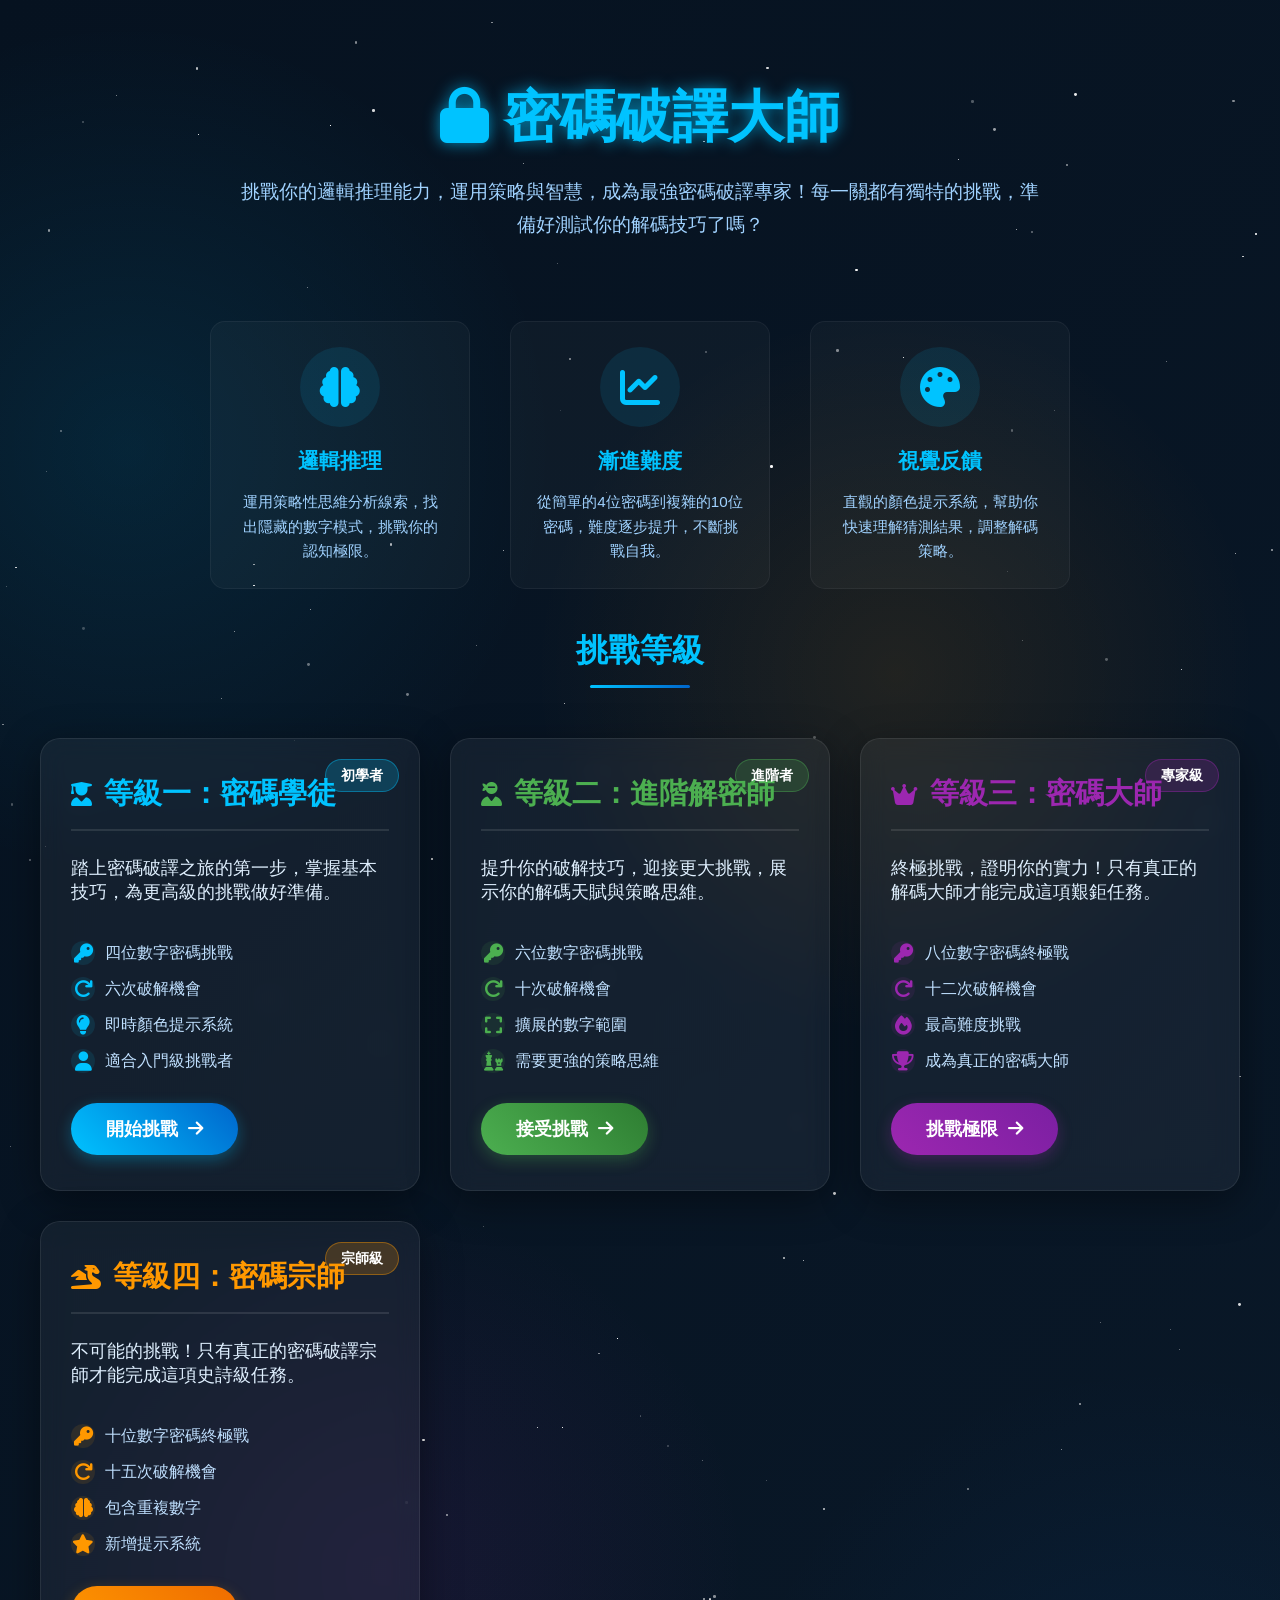
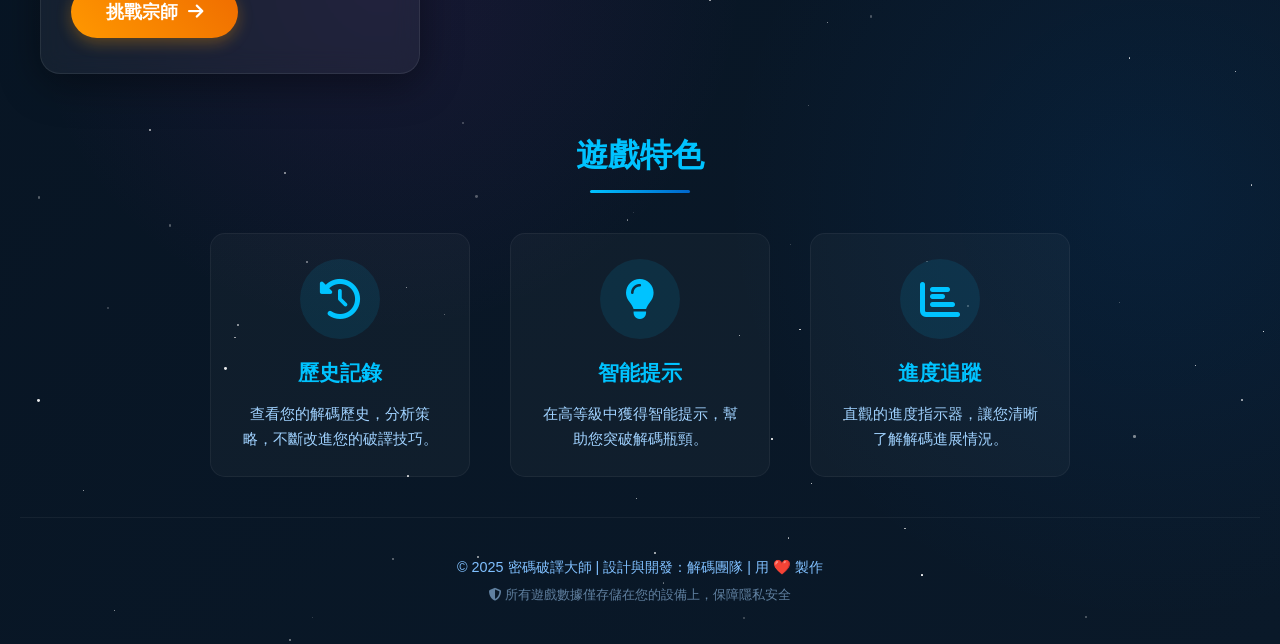
==== 密碼破譯大師-主頁.html @ 2bb9dfd5 "Add files via upload" ====
<!DOCTYPE html>
<html lang="zh-CN">
<head>
    <meta charset="UTF-8">
    <meta name="viewport" content="width=device-width, initial-scale=1.0">
    <title>密碼破譯大師</title>
    <link rel="stylesheet" href="https://cdnjs.cloudflare.com/ajax/libs/font-awesome/6.4.0/css/all.min.css">
    <style>
        * {
            margin: 0;
            padding: 0;
            box-sizing: border-box;
            font-family: 'Segoe UI', Tahoma, Geneva, Verdana, sans-serif;
        }

        :root {
            --primary: #00c3ff;
            --secondary: #0066cc;
            --expert: #9c27b0;
            --master: #ff9800;
            --success: #4CAF50;
            --warning: #FFC107;
            --danger: #f44336;
            --dark: #0a1929;
            --darker: #061220;
            --light: #f0f8ff;
        }

        body {
            background: linear-gradient(135deg, var(--darker) 0%, var(--dark) 100%);
            color: var(--light);
            min-height: 100vh;
            overflow-x: hidden;
            position: relative;
        }

        body::before {
            content: '';
            position: absolute;
            top: 0;
            left: 0;
            width: 100%;
            height: 100%;
            background: 
                radial-gradient(circle at 10% 20%, rgba(0, 195, 255, 0.1) 0%, transparent 20%),
                radial-gradient(circle at 90% 80%, rgba(0, 102, 204, 0.1) 0%, transparent 20%),
                radial-gradient(circle at 30% 70%, rgba(156, 39, 176, 0.1) 0%, transparent 20%),
                radial-gradient(circle at 70% 30%, rgba(255, 152, 0, 0.1) 0%, transparent 20%);
            z-index: -1;
        }

        .stars {
            position: absolute;
            top: 0;
            left: 0;
            width: 100%;
            height: 100%;
            pointer-events: none;
            z-index: -1;
        }

        .star {
            position: absolute;
            background: #fff;
            border-radius: 50%;
            animation: twinkle var(--duration, 5s) infinite ease-in-out;
            opacity: var(--opacity, 0.7);
        }

        @keyframes twinkle {
            0%, 100% { opacity: 0.2; }
            50% { opacity: 1; }
        }

        .container {
            max-width: 1400px;
            margin: 0 auto;
            padding: 20px;
        }

        header {
            text-align: center;
            padding: 60px 0 40px;
            margin-bottom: 30px;
            position: relative;
            overflow: hidden;
        }

        header h1 {
            font-size: 3.5rem;
            margin-bottom: 20px;
            color: var(--primary);
            text-shadow: 0 0 15px rgba(0, 195, 255, 0.7);
            animation: glow 2s ease-in-out infinite alternate;
            position: relative;
            z-index: 1;
        }

        @keyframes glow {
            from { text-shadow: 0 0 10px rgba(0, 195, 255, 0.5); }
            to { text-shadow: 0 0 25px rgba(0, 195, 255, 0.8), 0 0 40px rgba(0, 195, 255, 0.6); }
        }

        header p {
            font-size: 1.2rem;
            color: #a0d2ff;
            max-width: 800px;
            margin: 0 auto;
            line-height: 1.7;
        }

        .level-cards {
            display: grid;
            grid-template-columns: repeat(auto-fit, minmax(320px, 1fr));
            gap: 30px;
            margin-top: 30px;
            padding: 20px;
        }

        .level-card {
            background: rgba(255, 255, 255, 0.05);
            border-radius: 20px;
            padding: 35px 30px;
            box-shadow: 0 10px 40px rgba(0, 0, 0, 0.4);
            backdrop-filter: blur(12px);
            border: 1px solid rgba(255, 255, 255, 0.08);
            transition: all 0.4s ease;
            position: relative;
            overflow: hidden;
            z-index: 1;
        }

        .level-card.level-1::before {
            background: linear-gradient(90deg, var(--primary), var(--secondary));
        }
        
        .level-card.level-2::before {
            background: linear-gradient(90deg, var(--success), #2e7d32);
        }
        
        .level-card.level-3::before {
            background: linear-gradient(90deg, var(--expert), #7b1fa2);
        }
        
        .level-card.level-4::before {
            background: linear-gradient(90deg, var(--master), #ef6c00);
        }

        .level-card::before {
            content: '';
            position: absolute;
            top: 0;
            left: 0;
            width: 100%;
            height: 5px;
            opacity: 0;
            transition: opacity 0.4s ease;
        }

        .level-card:hover {
            transform: translateY(-15px);
            box-shadow: 0 15px 50px rgba(0, 0, 0, 0.5);
        }

        .level-card:hover::before {
            opacity: 1;
        }

        .level-card h2 {
            margin-bottom: 25px;
            font-size: 1.8rem;
            padding-bottom: 15px;
            border-bottom: 2px solid rgba(255, 255, 255, 0.1);
            display: flex;
            align-items: center;
            gap: 12px;
        }

        .level-1 h2 {
            color: var(--primary);
        }
        
        .level-2 h2 {
            color: var(--success);
        }
        
        .level-3 h2 {
            color: var(--expert);
        }
        
        .level-4 h2 {
            color: var(--master);
        }

        .level-card h2 i {
            font-size: 1.5rem;
        }

        .level-card p {
            color: #e0f0ff;
            font-size: 1.1rem;
            margin-bottom: 25px;
            min-height: 60px;
        }

        .level-card ul {
            list-style: none;
            margin-bottom: 30px;
        }

        .level-card ul li {
            margin: 12px 0;
            color: #c0e0ff;
            display: flex;
            align-items: center;
            gap: 10px;
        }

        .level-card ul li i {
            font-size: 1.2rem;
            width: 24px;
            height: 24px;
            display: flex;
            align-items: center;
            justify-content: center;
            border-radius: 50%;
        }
        
        .level-1 ul li i {
            color: var(--primary);
            background: rgba(0, 195, 255, 0.1);
        }
        
        .level-2 ul li i {
            color: var(--success);
            background: rgba(76, 175, 80, 0.1);
        }
        
        .level-3 ul li i {
            color: var(--expert);
            background: rgba(156, 39, 176, 0.1);
        }
        
        .level-4 ul li i {
            color: var(--master);
            background: rgba(255, 152, 0, 0.1);
        }

        .btn {
            display: inline-flex;
            align-items: center;
            justify-content: center;
            gap: 10px;
            padding: 14px 35px;
            color: white;
            text-decoration: none;
            border-radius: 30px;
            font-weight: bold;
            transition: all 0.3s ease;
            border: none;
            position: relative;
            overflow: hidden;
            font-size: 1.1rem;
            cursor: pointer;
        }
        
        .level-1 .btn {
            background: linear-gradient(45deg, var(--primary), var(--secondary));
            box-shadow: 0 5px 15px rgba(0, 195, 255, 0.3);
        }
        
        .level-2 .btn {
            background: linear-gradient(45deg, var(--success), #2e7d32);
            box-shadow: 0 5px 15px rgba(76, 175, 80, 0.3);
        }
        
        .level-3 .btn {
            background: linear-gradient(45deg, var(--expert), #7b1fa2);
            box-shadow: 0 5px 15px rgba(156, 39, 176, 0.3);
        }
        
        .level-4 .btn {
            background: linear-gradient(45deg, var(--master), #ef6c00);
            box-shadow: 0 5px 15px rgba(255, 152, 0, 0.3);
        }

        .btn:hover {
            transform: translateY(-3px);
        }

        .level-1 .btn:hover {
            box-shadow: 0 8px 20px rgba(0, 195, 255, 0.5);
        }
        
        .level-2 .btn:hover {
            box-shadow: 0 8px 20px rgba(76, 175, 80, 0.5);
        }
        
        .level-3 .btn:hover {
            box-shadow: 0 8px 20px rgba(156, 39, 176, 0.5);
        }
        
        .level-4 .btn:hover {
            box-shadow: 0 8px 20px rgba(255, 152, 0, 0.5);
        }

        .btn:active {
            transform: translateY(1px);
        }

        .btn::after {
            content: '';
            position: absolute;
            top: 0;
            left: -100%;
            width: 100%;
            height: 100%;
            background: linear-gradient(90deg, transparent, rgba(255, 255, 255, 0.2), transparent);
            transition: 0.5s;
        }

        .btn:hover::after {
            left: 100%;
        }

        .difficulty {
            position: absolute;
            top: 20px;
            right: 20px;
            padding: 6px 15px;
            border-radius: 30px;
            font-size: 0.9rem;
            font-weight: bold;
            color: white;
        }
        
        .level-1 .difficulty {
            background: rgba(0, 195, 255, 0.2);
            border: 1px solid rgba(0, 195, 255, 0.4);
        }
        
        .level-2 .difficulty {
            background: rgba(76, 175, 80, 0.2);
            border: 1px solid rgba(76, 175, 80, 0.4);
        }
        
        .level-3 .difficulty {
            background: rgba(156, 39, 176, 0.2);
            border: 1px solid rgba(156, 39, 176, 0.4);
        }
        
        .level-4 .difficulty {
            background: rgba(255, 152, 0, 0.2);
            border: 1px solid rgba(255, 152, 0, 0.4);
        }

        .footer {
            text-align: center;
            padding: 40px 0 20px;
            color: #80c0ff;
            font-size: 0.9rem;
            margin-top: 20px;
            border-top: 1px solid rgba(255, 255, 255, 0.05);
        }

        .features {
            display: flex;
            justify-content: center;
            gap: 40px;
            margin: 40px 0;
            flex-wrap: wrap;
        }

        .feature-card {
            background: rgba(255, 255, 255, 0.03);
            border-radius: 15px;
            padding: 25px;
            width: 260px;
            text-align: center;
            border: 1px solid rgba(255, 255, 255, 0.05);
            transition: transform 0.3s ease;
        }

        .feature-card:hover {
            transform: translateY(-10px);
        }

        .feature-card i {
            font-size: 2.5rem;
            color: var(--primary);
            margin-bottom: 20px;
            background: rgba(0, 195, 255, 0.1);
            width: 80px;
            height: 80px;
            display: flex;
            align-items: center;
            justify-content: center;
            border-radius: 50%;
            margin: 0 auto 20px;
        }

        .feature-card h3 {
            color: var(--primary);
            margin-bottom: 15px;
            font-size: 1.3rem;
        }

        .feature-card p {
            color: #a0d2ff;
            font-size: 0.95rem;
            line-height: 1.6;
        }
        
        .section-title {
            text-align: center;
            margin: 40px 0 20px;
            color: var(--primary);
            font-size: 2rem;
            position: relative;
            padding-bottom: 15px;
        }
        
        .section-title::after {
            content: '';
            position: absolute;
            bottom: 0;
            left: 50%;
            transform: translateX(-50%);
            width: 100px;
            height: 3px;
            background: linear-gradient(90deg, var(--primary), var(--secondary));
            border-radius: 3px;
        }

        /* 响应式设计 */
        @media (max-width: 1200px) {
            .level-cards {
                grid-template-columns: repeat(auto-fit, minmax(300px, 1fr));
            }
        }
        
        @media (max-width: 900px) {
            .level-cards {
                gap: 25px;
            }
        }
        
        @media (max-width: 768px) {
            header {
                padding: 40px 0 20px;
            }
            
            header h1 {
                font-size: 2.5rem;
            }
            
            .level-cards {
                gap: 20px;
                padding: 10px;
            }
            
            .level-card {
                padding: 25px 20px;
            }
            
            .features {
                gap: 20px;
            }
            
            .feature-card {
                width: 100%;
                max-width: 350px;
            }
            
            .section-title {
                font-size: 1.8rem;
            }
        }

        @media (max-width: 480px) {
            header h1 {
                font-size: 2rem;
            }
            
            .level-card h2 {
                font-size: 1.5rem;
            }
            
            .btn {
                padding: 12px 25px;
                font-size: 1rem;
            }
            
            .section-title {
                font-size: 1.6rem;
            }
        }

        /* 动画效果 */
        @keyframes fadeIn {
            from { opacity: 0; transform: translateY(20px); }
            to { opacity: 1; transform: translateY(0); }
        }

        .level-card {
            animation: fadeIn 0.6s ease-out;
        }

        .level-card:nth-child(1) { animation-delay: 0.1s; }
        .level-card:nth-child(2) { animation-delay: 0.2s; }
        .level-card:nth-child(3) { animation-delay: 0.3s; }
        .level-card:nth-child(4) { animation-delay: 0.4s; }
    </style>
</head>
<body>
    <!-- 背景星空 -->
    <div class="stars" id="stars"></div>
    
    <div class="container">
        <header>
            <h1><i class="fas fa-lock"></i> 密碼破譯大師</h1>
            <p>挑戰你的邏輯推理能力，運用策略與智慧，成為最強密碼破譯專家！每一關都有獨特的挑戰，準備好測試你的解碼技巧了嗎？</p>
        </header>

        <div class="features">
            <div class="feature-card">
                <i class="fas fa-brain"></i>
                <h3>邏輯推理</h3>
                <p>運用策略性思維分析線索，找出隱藏的數字模式，挑戰你的認知極限。</p>
            </div>
            <div class="feature-card">
                <i class="fas fa-chart-line"></i>
                <h3>漸進難度</h3>
                <p>從簡單的4位密碼到複雜的10位密碼，難度逐步提升，不斷挑戰自我。</p>
            </div>
            <div class="feature-card">
                <i class="fas fa-palette"></i>
                <h3>視覺反饋</h3>
                <p>直觀的顏色提示系統，幫助你快速理解猜測結果，調整解碼策略。</p>
            </div>
        </div>
        
        <h2 class="section-title">挑戰等級</h2>

        <div class="level-cards">
            <div class="level-card level-1">
                <div class="difficulty">初學者</div>
                <h2><i class="fas fa-user-graduate"></i> 等級一：密碼學徒</h2>
                <p>踏上密碼破譯之旅的第一步，掌握基本技巧，為更高級的挑戰做好準備。</p>
                <ul>
                    <li><i class="fas fa-key"></i> 四位數字密碼挑戰</li>
                    <li><i class="fas fa-redo"></i> 六次破解機會</li>
                    <li><i class="fas fa-lightbulb"></i> 即時顏色提示系統</li>
                    <li><i class="fas fa-user"></i> 適合入門級挑戰者</li>
                </ul>
                <a href="密碼破譯大師-等級一.html" class="btn">開始挑戰 <i class="fas fa-arrow-right"></i></a>
            </div>

            <div class="level-card level-2">
                <div class="difficulty">進階者</div>
                <h2><i class="fas fa-user-ninja"></i> 等級二：進階解密師</h2>
                <p>提升你的破解技巧，迎接更大挑戰，展示你的解碼天賦與策略思維。</p>
                <ul>
                    <li><i class="fas fa-key"></i> 六位數字密碼挑戰</li>
                    <li><i class="fas fa-redo"></i> 十次破解機會</li>
                    <li><i class="fas fa-expand"></i> 擴展的數字範圍</li>
                    <li><i class="fas fa-chess"></i> 需要更強的策略思維</li>
                </ul>
                <a href="密碼破譯大師-等級二.html" class="btn">接受挑戰 <i class="fas fa-arrow-right"></i></a>
            </div>

            <div class="level-card level-3">
                <div class="difficulty">專家級</div>
                <h2><i class="fas fa-crown"></i> 等級三：密碼大師</h2>
                <p>終極挑戰，證明你的實力！只有真正的解碼大師才能完成這項艱鉅任務。</p>
                <ul>
                    <li><i class="fas fa-key"></i> 八位數字密碼終極戰</li>
                    <li><i class="fas fa-redo"></i> 十二次破解機會</li>
                    <li><i class="fas fa-fire"></i> 最高難度挑戰</li>
                    <li><i class="fas fa-trophy"></i> 成為真正的密碼大師</li>
                </ul>
                <a href="密碼破譯大師-等級三.html" class="btn">挑戰極限 <i class="fas fa-arrow-right"></i></a>
            </div>
            
            <div class="level-card level-4">
                <div class="difficulty">宗師級</div>
                <h2><i class="fas fa-dragon"></i> 等級四：密碼宗師</h2>
                <p>不可能的挑戰！只有真正的密碼破譯宗師才能完成這項史詩級任務。</p>
                <ul>
                    <li><i class="fas fa-key"></i> 十位數字密碼終極戰</li>
                    <li><i class="fas fa-redo"></i> 十五次破解機會</li>
                    <li><i class="fas fa-brain"></i> 包含重複數字</li>
                    <li><i class="fas fa-star"></i> 新增提示系統</li>
                </ul>
                <a href="密碼破譯大師-等級四.html" class="btn">挑戰宗師 <i class="fas fa-arrow-right"></i></a>
            </div>
        </div>
        
        <h2 class="section-title">遊戲特色</h2>
        
        <div class="features">
            <div class="feature-card">
                <i class="fas fa-history"></i>
                <h3>歷史記錄</h3>
                <p>查看您的解碼歷史，分析策略，不斷改進您的破譯技巧。</p>
            </div>
            <div class="feature-card">
                <i class="fas fa-lightbulb"></i>
                <h3>智能提示</h3>
                <p>在高等級中獲得智能提示，幫助您突破解碼瓶頸。</p>
            </div>
            <div class="feature-card">
                <i class="fas fa-chart-bar"></i>
                <h3>進度追蹤</h3>
                <p>直觀的進度指示器，讓您清晰了解解碼進展情況。</p>
            </div>
        </div>

        <div class="footer">
            <p>© 2025 密碼破譯大師 | 設計與開發：解碼團隊 | 用 ❤️ 製作</p>
            <p style="margin-top: 10px; font-size: 0.8rem; color: #6080a0;">
                <i class="fas fa-shield-alt"></i> 所有遊戲數據僅存儲在您的設備上，保障隱私安全
            </p>
        </div>
    </div>

    <script>
        // 创建星空背景
        function createStars() {
            const starsContainer = document.getElementById('stars');
            const starCount = 200;
            
            for (let i = 0; i < starCount; i++) {
                const star = document.createElement('div');
                star.classList.add('star');
                
                // 随机位置
                const x = Math.random() * 100;
                const y = Math.random() * 100;
                star.style.left = `${x}%`;
                star.style.top = `${y}%`;
                
                // 随机大小
                const size = Math.random() * 3;
                star.style.width = `${size}px`;
                star.style.height = `${size}px`;
                
                // 随机透明度
                star.style.setProperty('--opacity', Math.random() * 0.8 + 0.2);
                
                // 随机动画时长
                star.style.setProperty('--duration', `${Math.random() * 4 + 3}s`);
                
                starsContainer.appendChild(star);
            }
        }
        
        // 添加卡片悬停效果
        function addCardHoverEffect() {
            const cards = document.querySelectorAll('.level-card');
            cards.forEach(card => {
                card.addEventListener('mouseenter', () => {
                    card.style.transform = 'translateY(-15px)';
                    card.style.boxShadow = '0 20px 40px rgba(0, 0, 0, 0.5)';
                });
                
                card.addEventListener('mouseleave', () => {
                    card.style.transform = 'translateY(0)';
                    card.style.boxShadow = '0 10px 40px rgba(0, 0, 0, 0.4)';
                });
            });
        }
        
        // 初始化
        document.addEventListener('DOMContentLoaded', () => {
            createStars();
            addCardHoverEffect();
            
            // 添加按钮涟漪效果
            const buttons = document.querySelectorAll('.btn');
            buttons.forEach(button => {
                button.addEventListener('click', function(e) {
                    const x = e.clientX - e.target.getBoundingClientRect().left;
                    const y = e.clientY - e.target.getBoundingClientRect().top;
                    
                    const ripple = document.createElement('span');
                    ripple.classList.add('ripple');
                    ripple.style.left = `${x}px`;
                    ripple.style.top = `${y}px`;
                    
                    this.appendChild(ripple);
                    
                    setTimeout(() => {
                        ripple.remove();
                    }, 600);
                });
            });
        });
    </script>
</body>
</html>
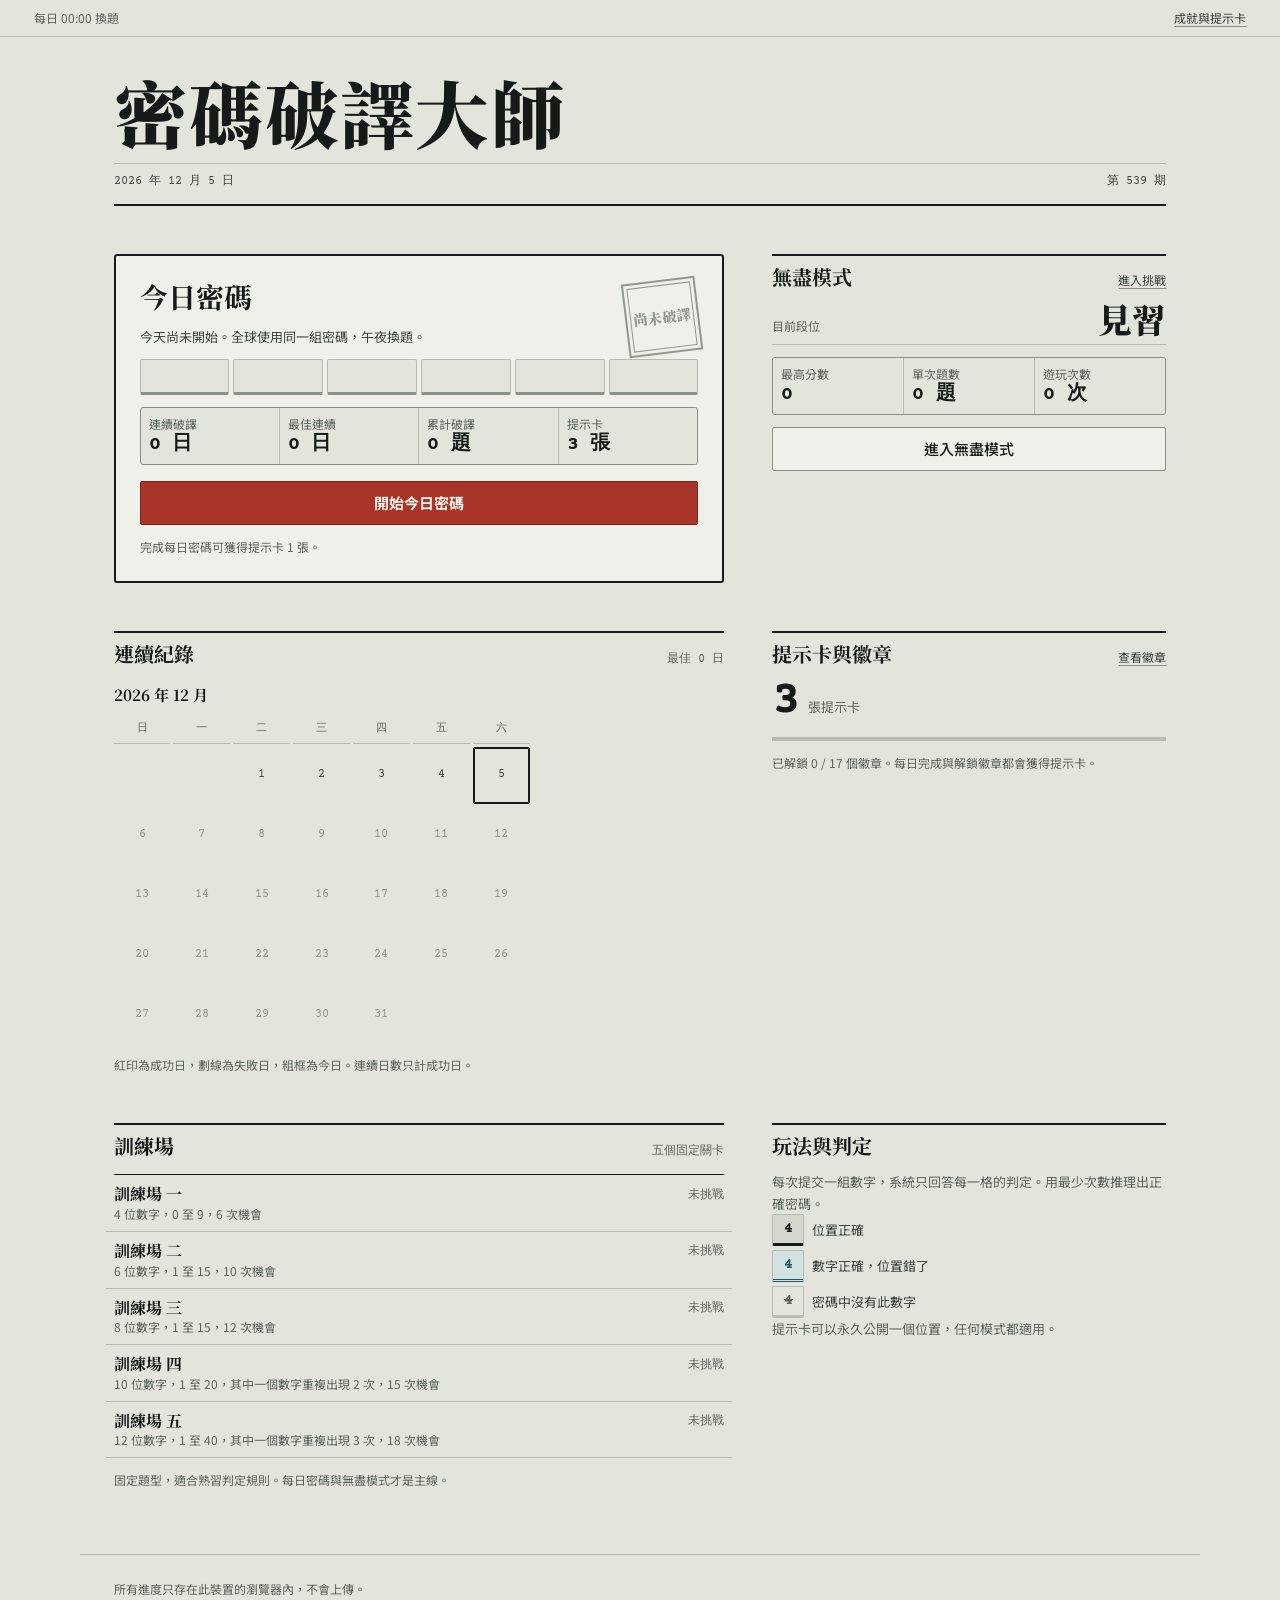
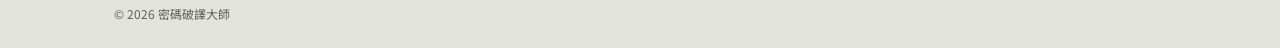
==== commit 0fc9eac1: "重製全部介面為譯碼檔案風格，新增每日密碼、無盡模式、成就與訓練場第五關" ====
--- a/密碼破譯大師-主頁.html
+++ b/密碼破譯大師-主頁.html
@@ -1,701 +1,105 @@
 <!DOCTYPE html>
-<html lang="zh-CN">
+<html lang="zh-Hant">
 <head>
-    <meta charset="UTF-8">
-    <meta name="viewport" content="width=device-width, initial-scale=1.0">
-    <title>密碼破譯大師</title>
-    <link rel="stylesheet" href="https://cdnjs.cloudflare.com/ajax/libs/font-awesome/6.4.0/css/all.min.css">
-    <style>
-        * {
-            margin: 0;
-            padding: 0;
-            box-sizing: border-box;
-            font-family: 'Segoe UI', Tahoma, Geneva, Verdana, sans-serif;
-        }
+<meta charset="UTF-8">
+<meta name="viewport" content="width=device-width, initial-scale=1, viewport-fit=cover">
+<meta name="theme-color" content="#e3e5dc">
+<title>密碼破譯大師</title>
+<link rel="icon" href="assets/favicon.svg" type="image/svg+xml">
+<meta name="description" content="每天一組數字密碼，全球同一題。逐格判定，靠推理還原答案；另有無盡模式與五個訓練關卡。">
+<link rel="preconnect" href="https://fonts.googleapis.com">
+<link rel="preconnect" href="https://fonts.gstatic.com" crossorigin>
+<link href="https://fonts.googleapis.com/css2?family=Courier+Prime:wght@400;700&family=Noto+Sans+TC:wght@400;500;700&family=Noto+Serif+TC:wght@700;900&display=swap" rel="stylesheet">
+<link rel="stylesheet" href="assets/tokens.css">
+<link rel="stylesheet" href="assets/app.css">
+</head>
+<body class="page-hub">
+<div class="shell">
 
-        :root {
-            --primary: #00c3ff;
-            --secondary: #0066cc;
-            --expert: #9c27b0;
-            --master: #ff9800;
-            --success: #4CAF50;
-            --warning: #FFC107;
-            --danger: #f44336;
-            --dark: #0a1929;
-            --darker: #061220;
-            --light: #f0f8ff;
-        }
+  <header class="topline">
+    <span>每日 00:00 換題</span>
+    <a class="topline__link" href="密碼破譯大師-成就.html">成就與提示卡</a>
+  </header>
 
-        body {
-            background: linear-gradient(135deg, var(--darker) 0%, var(--dark) 100%);
-            color: var(--light);
-            min-height: 100vh;
-            overflow-x: hidden;
-            position: relative;
-        }
+  <main class="wrap hub">
 
-        body::before {
-            content: '';
-            position: absolute;
-            top: 0;
-            left: 0;
-            width: 100%;
-            height: 100%;
-            background: 
-                radial-gradient(circle at 10% 20%, rgba(0, 195, 255, 0.1) 0%, transparent 20%),
-                radial-gradient(circle at 90% 80%, rgba(0, 102, 204, 0.1) 0%, transparent 20%),
-                radial-gradient(circle at 30% 70%, rgba(156, 39, 176, 0.1) 0%, transparent 20%),
-                radial-gradient(circle at 70% 30%, rgba(255, 152, 0, 0.1) 0%, transparent 20%);
-            z-index: -1;
-        }
+    <header class="masthead">
+      <h1 class="masthead__title">密碼破譯大師</h1>
+      <div class="masthead__meta">
+        <span id="issueDate"></span>
+        <span id="issueNo"></span>
+      </div>
+    </header>
 
-        .stars {
-            position: absolute;
-            top: 0;
-            left: 0;
-            width: 100%;
-            height: 100%;
-            pointer-events: none;
-            z-index: -1;
-        }
+    <div class="front">
 
-        .star {
-            position: absolute;
-            background: #fff;
-            border-radius: 50%;
-            animation: twinkle var(--duration, 5s) infinite ease-in-out;
-            opacity: var(--opacity, 0.7);
-        }
+      <section class="dispatch area--dispatch" aria-labelledby="dailyTitle">
+        <div class="dispatch__head">
+          <h2 class="dispatch__title" id="dailyTitle">今日密碼</h2>
+        </div>
+        <span class="stamp stamp--pending" id="dailyStamp">尚未破譯</span>
+        <p class="dispatch__note" id="heroNote"></p>
+        <div class="specimen" id="dailySpecimen" aria-hidden="true"></div>
+        <div class="panelgrid panelgrid--fields" id="heroStats"></div>
+        <div class="dispatch__actions" id="heroActions"></div>
+        <p class="dispatch__fine">完成每日密碼可獲得提示卡 1 張。</p>
+      </section>
 
-        @keyframes twinkle {
-            0%, 100% { opacity: 0.2; }
-            50% { opacity: 1; }
-        }
+      <section class="register area--endless" aria-labelledby="endlessTitle">
+        <header class="register__head">
+          <h2 class="register__title" id="endlessTitle">無盡模式</h2>
+          <a class="register__link" href="密碼破譯大師-無盡模式.html">進入挑戰</a>
+        </header>
+        <div id="endlessPanel"></div>
+      </section>
 
-        .container {
-            max-width: 1400px;
-            margin: 0 auto;
-            padding: 20px;
-        }
+      <section class="register area--calendar" aria-labelledby="calendarHeading">
+        <header class="register__head">
+          <h2 class="register__title" id="calendarHeading">連續紀錄</h2>
+          <span class="register__aside" id="streakAside"></span>
+        </header>
+        <p class="register__month" id="calendarTitle"></p>
+        <div class="calendar" id="calendar"></div>
+        <p class="register__note">紅印為成功日，劃線為失敗日，粗框為今日。連續日數只計成功日。</p>
+      </section>
 
-        header {
-            text-align: center;
-            padding: 60px 0 40px;
-            margin-bottom: 30px;
-            position: relative;
-            overflow: hidden;
-        }
+      <section class="register area--training" aria-labelledby="trainingTitle">
+        <header class="register__head">
+          <h2 class="register__title" id="trainingTitle">訓練場</h2>
+          <span class="register__aside">五個固定關卡</span>
+        </header>
+        <div class="index" id="training"></div>
+        <p class="register__note">固定題型，適合熟習判定規則。每日密碼與無盡模式才是主線。</p>
+      </section>
 
-        header h1 {
-            font-size: 3.5rem;
-            margin-bottom: 20px;
-            color: var(--primary);
-            text-shadow: 0 0 15px rgba(0, 195, 255, 0.7);
-            animation: glow 2s ease-in-out infinite alternate;
-            position: relative;
-            z-index: 1;
-        }
+      <section class="register area--wallet" aria-labelledby="walletTitle">
+        <header class="register__head">
+          <h2 class="register__title" id="walletTitle">提示卡與徽章</h2>
+          <a class="register__link" href="密碼破譯大師-成就.html">查看徽章</a>
+        </header>
+        <div id="achStats"></div>
+      </section>
 
-        @keyframes glow {
-            from { text-shadow: 0 0 10px rgba(0, 195, 255, 0.5); }
-            to { text-shadow: 0 0 25px rgba(0, 195, 255, 0.8), 0 0 40px rgba(0, 195, 255, 0.6); }
-        }
+      <section class="register area--rules" aria-labelledby="rulesTitle">
+        <header class="register__head">
+          <h2 class="register__title" id="rulesTitle">玩法與判定</h2>
+        </header>
+        <div id="hubRules"></div>
+      </section>
 
-        header p {
-            font-size: 1.2rem;
-            color: #a0d2ff;
-            max-width: 800px;
-            margin: 0 auto;
-            line-height: 1.7;
-        }
-
-        .level-cards {
-            display: grid;
-            grid-template-columns: repeat(auto-fit, minmax(320px, 1fr));
-            gap: 30px;
-            margin-top: 30px;
-            padding: 20px;
-        }
-
-        .level-card {
-            background: rgba(255, 255, 255, 0.05);
-            border-radius: 20px;
-            padding: 35px 30px;
-            box-shadow: 0 10px 40px rgba(0, 0, 0, 0.4);
-            backdrop-filter: blur(12px);
-            border: 1px solid rgba(255, 255, 255, 0.08);
-            transition: all 0.4s ease;
-            position: relative;
-            overflow: hidden;
-            z-index: 1;
-        }
-
-        .level-card.level-1::before {
-            background: linear-gradient(90deg, var(--primary), var(--secondary));
-        }
-        
-        .level-card.level-2::before {
-            background: linear-gradient(90deg, var(--success), #2e7d32);
-        }
-        
-        .level-card.level-3::before {
-            background: linear-gradient(90deg, var(--expert), #7b1fa2);
-        }
-        
-        .level-card.level-4::before {
-            background: linear-gradient(90deg, var(--master), #ef6c00);
-        }
-
-        .level-card::before {
-            content: '';
-            position: absolute;
-            top: 0;
-            left: 0;
-            width: 100%;
-            height: 5px;
-            opacity: 0;
-            transition: opacity 0.4s ease;
-        }
-
-        .level-card:hover {
-            transform: translateY(-15px);
-            box-shadow: 0 15px 50px rgba(0, 0, 0, 0.5);
-        }
-
-        .level-card:hover::before {
-            opacity: 1;
-        }
-
-        .level-card h2 {
-            margin-bottom: 25px;
-            font-size: 1.8rem;
-            padding-bottom: 15px;
-            border-bottom: 2px solid rgba(255, 255, 255, 0.1);
-            display: flex;
-            align-items: center;
-            gap: 12px;
-        }
-
-        .level-1 h2 {
-            color: var(--primary);
-        }
-        
-        .level-2 h2 {
-            color: var(--success);
-        }
-        
-        .level-3 h2 {
-            color: var(--expert);
-        }
-        
-        .level-4 h2 {
-            color: var(--master);
-        }
-
-        .level-card h2 i {
-            font-size: 1.5rem;
-        }
-
-        .level-card p {
-            color: #e0f0ff;
-            font-size: 1.1rem;
-            margin-bottom: 25px;
-            min-height: 60px;
-        }
-
-        .level-card ul {
-            list-style: none;
-            margin-bottom: 30px;
-        }
-
-        .level-card ul li {
-            margin: 12px 0;
-            color: #c0e0ff;
-            display: flex;
-            align-items: center;
-            gap: 10px;
-        }
-
-        .level-card ul li i {
-            font-size: 1.2rem;
-            width: 24px;
-            height: 24px;
-            display: flex;
-            align-items: center;
-            justify-content: center;
-            border-radius: 50%;
-        }
-        
-        .level-1 ul li i {
-            color: var(--primary);
-            background: rgba(0, 195, 255, 0.1);
-        }
-        
-        .level-2 ul li i {
-            color: var(--success);
-            background: rgba(76, 175, 80, 0.1);
-        }
-        
-        .level-3 ul li i {
-            color: var(--expert);
-            background: rgba(156, 39, 176, 0.1);
-        }
-        
-        .level-4 ul li i {
-            color: var(--master);
-            background: rgba(255, 152, 0, 0.1);
-        }
-
-        .btn {
-            display: inline-flex;
-            align-items: center;
-            justify-content: center;
-            gap: 10px;
-            padding: 14px 35px;
-            color: white;
-            text-decoration: none;
-            border-radius: 30px;
-            font-weight: bold;
-            transition: all 0.3s ease;
-            border: none;
-            position: relative;
-            overflow: hidden;
-            font-size: 1.1rem;
-            cursor: pointer;
-        }
-        
-        .level-1 .btn {
-            background: linear-gradient(45deg, var(--primary), var(--secondary));
-            box-shadow: 0 5px 15px rgba(0, 195, 255, 0.3);
-        }
-        
-        .level-2 .btn {
-            background: linear-gradient(45deg, var(--success), #2e7d32);
-            box-shadow: 0 5px 15px rgba(76, 175, 80, 0.3);
-        }
-        
-        .level-3 .btn {
-            background: linear-gradient(45deg, var(--expert), #7b1fa2);
-            box-shadow: 0 5px 15px rgba(156, 39, 176, 0.3);
-        }
-        
-        .level-4 .btn {
-            background: linear-gradient(45deg, var(--master), #ef6c00);
-            box-shadow: 0 5px 15px rgba(255, 152, 0, 0.3);
-        }
-
-        .btn:hover {
-            transform: translateY(-3px);
-        }
-
-        .level-1 .btn:hover {
-            box-shadow: 0 8px 20px rgba(0, 195, 255, 0.5);
-        }
-        
-        .level-2 .btn:hover {
-            box-shadow: 0 8px 20px rgba(76, 175, 80, 0.5);
-        }
-        
-        .level-3 .btn:hover {
-            box-shadow: 0 8px 20px rgba(156, 39, 176, 0.5);
-        }
-        
-        .level-4 .btn:hover {
-            box-shadow: 0 8px 20px rgba(255, 152, 0, 0.5);
-        }
-
-        .btn:active {
-            transform: translateY(1px);
-        }
-
-        .btn::after {
-            content: '';
-            position: absolute;
-            top: 0;
-            left: -100%;
-            width: 100%;
-            height: 100%;
-            background: linear-gradient(90deg, transparent, rgba(255, 255, 255, 0.2), transparent);
-            transition: 0.5s;
-        }
-
-        .btn:hover::after {
-            left: 100%;
-        }
-
-        .difficulty {
-            position: absolute;
-            top: 20px;
-            right: 20px;
-            padding: 6px 15px;
-            border-radius: 30px;
-            font-size: 0.9rem;
-            font-weight: bold;
-            color: white;
-        }
-        
-        .level-1 .difficulty {
-            background: rgba(0, 195, 255, 0.2);
-            border: 1px solid rgba(0, 195, 255, 0.4);
-        }
-        
-        .level-2 .difficulty {
-            background: rgba(76, 175, 80, 0.2);
-            border: 1px solid rgba(76, 175, 80, 0.4);
-        }
-        
-        .level-3 .difficulty {
-            background: rgba(156, 39, 176, 0.2);
-            border: 1px solid rgba(156, 39, 176, 0.4);
-        }
-        
-        .level-4 .difficulty {
-            background: rgba(255, 152, 0, 0.2);
-            border: 1px solid rgba(255, 152, 0, 0.4);
-        }
-
-        .footer {
-            text-align: center;
-            padding: 40px 0 20px;
-            color: #80c0ff;
-            font-size: 0.9rem;
-            margin-top: 20px;
-            border-top: 1px solid rgba(255, 255, 255, 0.05);
-        }
-
-        .features {
-            display: flex;
-            justify-content: center;
-            gap: 40px;
-            margin: 40px 0;
-            flex-wrap: wrap;
-        }
-
-        .feature-card {
-            background: rgba(255, 255, 255, 0.03);
-            border-radius: 15px;
-            padding: 25px;
-            width: 260px;
-            text-align: center;
-            border: 1px solid rgba(255, 255, 255, 0.05);
-            transition: transform 0.3s ease;
-        }
-
-        .feature-card:hover {
-            transform: translateY(-10px);
-        }
-
-        .feature-card i {
-            font-size: 2.5rem;
-            color: var(--primary);
-            margin-bottom: 20px;
-            background: rgba(0, 195, 255, 0.1);
-            width: 80px;
-            height: 80px;
-            display: flex;
-            align-items: center;
-            justify-content: center;
-            border-radius: 50%;
-            margin: 0 auto 20px;
-        }
-
-        .feature-card h3 {
-            color: var(--primary);
-            margin-bottom: 15px;
-            font-size: 1.3rem;
-        }
-
-        .feature-card p {
-            color: #a0d2ff;
-            font-size: 0.95rem;
-            line-height: 1.6;
-        }
-        
-        .section-title {
-            text-align: center;
-            margin: 40px 0 20px;
-            color: var(--primary);
-            font-size: 2rem;
-            position: relative;
-            padding-bottom: 15px;
-        }
-        
-        .section-title::after {
-            content: '';
-            position: absolute;
-            bottom: 0;
-            left: 50%;
-            transform: translateX(-50%);
-            width: 100px;
-            height: 3px;
-            background: linear-gradient(90deg, var(--primary), var(--secondary));
-            border-radius: 3px;
-        }
-
-        /* 响应式设计 */
-        @media (max-width: 1200px) {
-            .level-cards {
-                grid-template-columns: repeat(auto-fit, minmax(300px, 1fr));
-            }
-        }
-        
-        @media (max-width: 900px) {
-            .level-cards {
-                gap: 25px;
-            }
-        }
-        
-        @media (max-width: 768px) {
-            header {
-                padding: 40px 0 20px;
-            }
-            
-            header h1 {
-                font-size: 2.5rem;
-            }
-            
-            .level-cards {
-                gap: 20px;
-                padding: 10px;
-            }
-            
-            .level-card {
-                padding: 25px 20px;
-            }
-            
-            .features {
-                gap: 20px;
-            }
-            
-            .feature-card {
-                width: 100%;
-                max-width: 350px;
-            }
-            
-            .section-title {
-                font-size: 1.8rem;
-            }
-        }
-
-        @media (max-width: 480px) {
-            header h1 {
-                font-size: 2rem;
-            }
-            
-            .level-card h2 {
-                font-size: 1.5rem;
-            }
-            
-            .btn {
-                padding: 12px 25px;
-                font-size: 1rem;
-            }
-            
-            .section-title {
-                font-size: 1.6rem;
-            }
-        }
-
-        /* 动画效果 */
-        @keyframes fadeIn {
-            from { opacity: 0; transform: translateY(20px); }
-            to { opacity: 1; transform: translateY(0); }
-        }
-
-        .level-card {
-            animation: fadeIn 0.6s ease-out;
-        }
-
-        .level-card:nth-child(1) { animation-delay: 0.1s; }
-        .level-card:nth-child(2) { animation-delay: 0.2s; }
-        .level-card:nth-child(3) { animation-delay: 0.3s; }
-        .level-card:nth-child(4) { animation-delay: 0.4s; }
-    </style>
-</head>
-<body>
-    <!-- 背景星空 -->
-    <div class="stars" id="stars"></div>
-    
-    <div class="container">
-        <header>
-            <h1><i class="fas fa-lock"></i> 密碼破譯大師</h1>
-            <p>挑戰你的邏輯推理能力，運用策略與智慧，成為最強密碼破譯專家！每一關都有獨特的挑戰，準備好測試你的解碼技巧了嗎？</p>
-        </header>
-
-        <div class="features">
-            <div class="feature-card">
-                <i class="fas fa-brain"></i>
-                <h3>邏輯推理</h3>
-                <p>運用策略性思維分析線索，找出隱藏的數字模式，挑戰你的認知極限。</p>
-            </div>
-            <div class="feature-card">
-                <i class="fas fa-chart-line"></i>
-                <h3>漸進難度</h3>
-                <p>從簡單的4位密碼到複雜的10位密碼，難度逐步提升，不斷挑戰自我。</p>
-            </div>
-            <div class="feature-card">
-                <i class="fas fa-palette"></i>
-                <h3>視覺反饋</h3>
-                <p>直觀的顏色提示系統，幫助你快速理解猜測結果，調整解碼策略。</p>
-            </div>
-        </div>
-        
-        <h2 class="section-title">挑戰等級</h2>
-
-        <div class="level-cards">
-            <div class="level-card level-1">
-                <div class="difficulty">初學者</div>
-                <h2><i class="fas fa-user-graduate"></i> 等級一：密碼學徒</h2>
-                <p>踏上密碼破譯之旅的第一步，掌握基本技巧，為更高級的挑戰做好準備。</p>
-                <ul>
-                    <li><i class="fas fa-key"></i> 四位數字密碼挑戰</li>
-                    <li><i class="fas fa-redo"></i> 六次破解機會</li>
-                    <li><i class="fas fa-lightbulb"></i> 即時顏色提示系統</li>
-                    <li><i class="fas fa-user"></i> 適合入門級挑戰者</li>
-                </ul>
-                <a href="密碼破譯大師-等級一.html" class="btn">開始挑戰 <i class="fas fa-arrow-right"></i></a>
-            </div>
-
-            <div class="level-card level-2">
-                <div class="difficulty">進階者</div>
-                <h2><i class="fas fa-user-ninja"></i> 等級二：進階解密師</h2>
-                <p>提升你的破解技巧，迎接更大挑戰，展示你的解碼天賦與策略思維。</p>
-                <ul>
-                    <li><i class="fas fa-key"></i> 六位數字密碼挑戰</li>
-                    <li><i class="fas fa-redo"></i> 十次破解機會</li>
-                    <li><i class="fas fa-expand"></i> 擴展的數字範圍</li>
-                    <li><i class="fas fa-chess"></i> 需要更強的策略思維</li>
-                </ul>
-                <a href="密碼破譯大師-等級二.html" class="btn">接受挑戰 <i class="fas fa-arrow-right"></i></a>
-            </div>
-
-            <div class="level-card level-3">
-                <div class="difficulty">專家級</div>
-                <h2><i class="fas fa-crown"></i> 等級三：密碼大師</h2>
-                <p>終極挑戰，證明你的實力！只有真正的解碼大師才能完成這項艱鉅任務。</p>
-                <ul>
-                    <li><i class="fas fa-key"></i> 八位數字密碼終極戰</li>
-                    <li><i class="fas fa-redo"></i> 十二次破解機會</li>
-                    <li><i class="fas fa-fire"></i> 最高難度挑戰</li>
-                    <li><i class="fas fa-trophy"></i> 成為真正的密碼大師</li>
-                </ul>
-                <a href="密碼破譯大師-等級三.html" class="btn">挑戰極限 <i class="fas fa-arrow-right"></i></a>
-            </div>
-            
-            <div class="level-card level-4">
-                <div class="difficulty">宗師級</div>
-                <h2><i class="fas fa-dragon"></i> 等級四：密碼宗師</h2>
-                <p>不可能的挑戰！只有真正的密碼破譯宗師才能完成這項史詩級任務。</p>
-                <ul>
-                    <li><i class="fas fa-key"></i> 十位數字密碼終極戰</li>
-                    <li><i class="fas fa-redo"></i> 十五次破解機會</li>
-                    <li><i class="fas fa-brain"></i> 包含重複數字</li>
-                    <li><i class="fas fa-star"></i> 新增提示系統</li>
-                </ul>
-                <a href="密碼破譯大師-等級四.html" class="btn">挑戰宗師 <i class="fas fa-arrow-right"></i></a>
-            </div>
-        </div>
-        
-        <h2 class="section-title">遊戲特色</h2>
-        
-        <div class="features">
-            <div class="feature-card">
-                <i class="fas fa-history"></i>
-                <h3>歷史記錄</h3>
-                <p>查看您的解碼歷史，分析策略，不斷改進您的破譯技巧。</p>
-            </div>
-            <div class="feature-card">
-                <i class="fas fa-lightbulb"></i>
-                <h3>智能提示</h3>
-                <p>在高等級中獲得智能提示，幫助您突破解碼瓶頸。</p>
-            </div>
-            <div class="feature-card">
-                <i class="fas fa-chart-bar"></i>
-                <h3>進度追蹤</h3>
-                <p>直觀的進度指示器，讓您清晰了解解碼進展情況。</p>
-            </div>
-        </div>
-
-        <div class="footer">
-            <p>© 2025 密碼破譯大師 | 設計與開發：解碼團隊 | 用 ❤️ 製作</p>
-            <p style="margin-top: 10px; font-size: 0.8rem; color: #6080a0;">
-                <i class="fas fa-shield-alt"></i> 所有遊戲數據僅存儲在您的設備上，保障隱私安全
-            </p>
-        </div>
     </div>
 
-    <script>
-        // 创建星空背景
-        function createStars() {
-            const starsContainer = document.getElementById('stars');
-            const starCount = 200;
-            
-            for (let i = 0; i < starCount; i++) {
-                const star = document.createElement('div');
-                star.classList.add('star');
-                
-                // 随机位置
-                const x = Math.random() * 100;
-                const y = Math.random() * 100;
-                star.style.left = `${x}%`;
-                star.style.top = `${y}%`;
-                
-                // 随机大小
-                const size = Math.random() * 3;
-                star.style.width = `${size}px`;
-                star.style.height = `${size}px`;
-                
-                // 随机透明度
-                star.style.setProperty('--opacity', Math.random() * 0.8 + 0.2);
-                
-                // 随机动画时长
-                star.style.setProperty('--duration', `${Math.random() * 4 + 3}s`);
-                
-                starsContainer.appendChild(star);
-            }
-        }
-        
-        // 添加卡片悬停效果
-        function addCardHoverEffect() {
-            const cards = document.querySelectorAll('.level-card');
-            cards.forEach(card => {
-                card.addEventListener('mouseenter', () => {
-                    card.style.transform = 'translateY(-15px)';
-                    card.style.boxShadow = '0 20px 40px rgba(0, 0, 0, 0.5)';
-                });
-                
-                card.addEventListener('mouseleave', () => {
-                    card.style.transform = 'translateY(0)';
-                    card.style.boxShadow = '0 10px 40px rgba(0, 0, 0, 0.4)';
-                });
-            });
-        }
-        
-        // 初始化
-        document.addEventListener('DOMContentLoaded', () => {
-            createStars();
-            addCardHoverEffect();
-            
-            // 添加按钮涟漪效果
-            const buttons = document.querySelectorAll('.btn');
-            buttons.forEach(button => {
-                button.addEventListener('click', function(e) {
-                    const x = e.clientX - e.target.getBoundingClientRect().left;
-                    const y = e.clientY - e.target.getBoundingClientRect().top;
-                    
-                    const ripple = document.createElement('span');
-                    ripple.classList.add('ripple');
-                    ripple.style.left = `${x}px`;
-                    ripple.style.top = `${y}px`;
-                    
-                    this.appendChild(ripple);
-                    
-                    setTimeout(() => {
-                        ripple.remove();
-                    }, 600);
-                });
-            });
-        });
-    </script>
+  </main>
+
+  <footer class="wrap footer">
+    <p>所有進度只存在此裝置的瀏覽器內，不會上傳。</p>
+    <p>© <span id="year"></span> 密碼破譯大師</p>
+  </footer>
+
+</div>
+
+<script>window.MM_PAGE = { kind: "hub" };</script>
+<script src="assets/engine.js"></script>
+<script src="assets/hub.js"></script>
 </body>
-</html>+</html>
--- a/assets/tokens.css
+++ b/assets/tokens.css
@@ -0,0 +1,167 @@
+/* 密碼破譯大師 · 設計語彙：譯碼室檔案
+   一張檔案紙、一支黑墨、一枚印泥、一疊藍曬。
+   紅只給人（行動與蓋印），藍只給機器（提示），墨給判定。
+   所有顏色與字體只在這裡宣告，其餘檔案一律引用 token。 */
+
+:root {
+  /* 紙：三層明度，由淺到凹 */
+  --color-paper: #e3e5dc;
+  --color-paper-2: #eff0e9;
+  --color-paper-3: #d4d7ce;
+
+  /* 墨：主墨、次墨、淡墨 */
+  --color-ink: #161a18;
+  --color-ink-2: #3b423e;
+  --color-muted: #5c635d;
+
+  /* 規線 */
+  --color-rule: #b6bcb1;
+  --color-rule-2: #8a9187;
+
+  /* 印泥紅：人手動作、蓋印、今日 */
+  --color-seal: #a93428;
+  --color-seal-deep: #7c231a;
+  --color-seal-soft: #ead4ce;
+
+  /* 通用訊號 */
+  --color-accent: var(--color-seal);
+  --color-accent-ink: #f6f3ea;
+  --color-accent-soft: var(--color-seal-soft);
+  --color-focus: #161a18;
+
+  /* 藍曬：機器提示與「位置錯了」 */
+  --color-cool: #1e5a61;
+  --color-cool-soft: #d3e1e0;
+
+  /* 判定與生命 */
+  --color-ok: #161a18;
+  --color-ok-soft: #d4d7ce;
+  --color-bad: #a93428;
+  --color-bad-soft: #ead4ce;
+
+  /* 字體：宋體做標題，黑體做正文，打字機體做數字 */
+  --font-display: "Noto Serif TC", "Songti TC", "PMingLiU", serif;
+  --font-body: "Noto Sans TC", "PingFang TC", "Microsoft JhengHei", "Noto Sans CJK TC", sans-serif;
+  --font-mono: "Courier Prime", "Courier New", ui-monospace, monospace;
+
+  --tracking-display: 0.015em;
+  --display-weight: 700;
+  --reading-weight: 700;
+
+  /* 排版 */
+  --text-xs: 0.75rem;
+  --text-sm: 0.8125rem;
+  --text-base: 1rem;
+  --text-lg: 1.0625rem;
+  --text-xl: 1.25rem;
+  --text-2xl: clamp(1.35rem, 1.15rem + 1vw, 1.75rem);
+  --text-display: clamp(2.7rem, 1.35rem + 5.5vw, 4.6rem);
+  --text-reading: clamp(1.6rem, 1.35rem + 1.2vw, 2rem);
+
+  /* 空間 */
+  --space-1: 0.25rem;
+  --space-2: 0.5rem;
+  --space-3: 0.75rem;
+  --space-4: 1rem;
+  --space-5: 1.5rem;
+  --space-6: 2rem;
+  --space-7: 3rem;
+  --space-8: 4rem;
+  --gutter: clamp(1rem, 0.5rem + 2vw, 2.5rem);
+
+  /* 形狀：紙與表單只有極小的切角，沒有浮起的陰影 */
+  --radius-card: 3px;
+  --radius-pill: 2px;
+  --rule-hair: 1px;
+  --shadow-card: none;
+
+  /* 動態 */
+  --dur-micro: 110ms;
+  --dur-short: 200ms;
+  --dur-long: 380ms;
+  --ease-out: cubic-bezier(0.2, 0.7, 0.3, 1);
+  --ease-in: cubic-bezier(0.6, 0.05, 0.7, 0.2);
+  --ease-in-out: cubic-bezier(0.4, 0, 0.2, 1);
+}
+
+*,
+*::before,
+*::after {
+  box-sizing: border-box;
+  margin: 0;
+  padding: 0;
+}
+
+html,
+body {
+  overflow-x: clip;
+}
+
+html {
+  color-scheme: light;
+  scrollbar-color: var(--color-rule-2) transparent;
+  caret-color: var(--color-seal);
+}
+
+body {
+  background: var(--color-paper);
+  color: var(--color-ink);
+  font-family: var(--font-body);
+  font-size: var(--text-base);
+  line-height: 1.7;
+  -webkit-tap-highlight-color: transparent;
+  -webkit-font-smoothing: antialiased;
+  text-rendering: optimizeLegibility;
+}
+
+::selection {
+  background: var(--color-seal-soft);
+  color: var(--color-ink);
+}
+
+:focus {
+  outline: none;
+}
+
+:focus-visible {
+  outline: 2px solid var(--color-focus);
+  outline-offset: 3px;
+}
+
+button {
+  font: inherit;
+  color: inherit;
+  background: none;
+  border: none;
+  cursor: pointer;
+}
+
+a {
+  color: inherit;
+}
+
+img,
+svg {
+  display: block;
+}
+
+hr {
+  border: none;
+  border-top: var(--rule-hair) solid var(--color-rule);
+}
+
+::placeholder {
+  color: var(--color-muted);
+}
+
+@media (prefers-reduced-motion: reduce) {
+  *,
+  *::before,
+  *::after {
+    animation-duration: 0.01ms !important;
+    animation-delay: 0ms !important;
+    animation-iteration-count: 1 !important;
+    transition-duration: 0.01ms !important;
+    transition-delay: 0ms !important;
+  }
+}
--- a/assets/app.css
+++ b/assets/app.css
@@ -0,0 +1,1729 @@
+/* 密碼破譯大師 · 版面與元件
+   版面：首頁像一份日報的頭版；遊戲頁像一張抄碼紙。
+   判定的顏色不是色塊，而是校對符號：墨線、藍色雙線、刪除線。 */
+
+/* ---------- 頁面骨架 ---------- */
+
+.shell {
+  min-height: 100dvh;
+  display: grid;
+  grid-template-rows: auto minmax(0, 1fr);
+}
+
+body.page-play {
+  height: 100dvh;
+  overflow: hidden;
+  overscroll-behavior-y: none;
+}
+
+body.page-play .shell {
+  height: 100dvh;
+}
+
+.wrap {
+  width: 100%;
+  max-width: 70rem;
+  margin-inline: auto;
+  padding-inline: var(--gutter);
+}
+
+/* ---------- 首頁頂部小條 ---------- */
+
+.topline {
+  display: flex;
+  align-items: center;
+  justify-content: space-between;
+  gap: var(--space-4);
+  padding: var(--space-2) var(--gutter);
+  border-bottom: var(--rule-hair) solid var(--color-rule);
+  font-size: var(--text-xs);
+  color: var(--color-muted);
+}
+
+.topline__link {
+  color: var(--color-ink-2);
+  text-decoration: underline;
+  text-decoration-color: var(--color-rule-2);
+  text-underline-offset: 0.25em;
+}
+
+.topline__link:hover {
+  color: var(--color-seal);
+}
+
+/* ---------- 報頭 ---------- */
+
+.masthead {
+  padding-block: var(--space-3) var(--space-3);
+  border-bottom: 2px solid var(--color-ink);
+}
+
+.masthead__title {
+  font-family: var(--font-display);
+  font-size: var(--text-display);
+  font-weight: 900;
+  line-height: 1.05;
+  letter-spacing: 0.02em;
+  text-wrap: balance;
+}
+
+.masthead__meta {
+  display: flex;
+  justify-content: space-between;
+  align-items: baseline;
+  gap: var(--space-4);
+  margin-top: var(--space-3);
+  padding-top: var(--space-2);
+  border-top: var(--rule-hair) solid var(--color-rule);
+  font-family: var(--font-mono);
+  font-size: var(--text-xs);
+  font-variant-numeric: tabular-nums;
+  color: var(--color-ink-2);
+}
+
+.masthead--compact .masthead__title {
+  font-size: var(--text-2xl);
+  font-weight: 700;
+}
+
+/* ---------- 首頁版面 ---------- */
+
+.hub {
+  display: grid;
+  gap: var(--space-6);
+  padding-block: var(--space-4) var(--space-7);
+}
+
+.hub > * {
+  min-width: 0;
+}
+
+.front {
+  display: grid;
+  gap: var(--space-6);
+  min-width: 0;
+}
+
+.front > * {
+  min-width: 0;
+}
+
+@media (min-width: 60rem) {
+  .hub {
+    gap: var(--space-7);
+    padding-block: var(--space-5) var(--space-8);
+  }
+
+  .front {
+    grid-template-columns: minmax(0, 1.55fr) minmax(18rem, 1fr);
+    grid-template-areas:
+      "dispatch endless"
+      "calendar wallet"
+      "training rules";
+    column-gap: var(--space-7);
+    row-gap: var(--space-7);
+    align-items: start;
+  }
+
+  .area--dispatch {
+    grid-area: dispatch;
+  }
+
+  .area--endless {
+    grid-area: endless;
+  }
+
+  .area--calendar {
+    grid-area: calendar;
+  }
+
+  .area--wallet {
+    grid-area: wallet;
+  }
+
+  .area--training {
+    grid-area: training;
+  }
+
+  .area--rules {
+    grid-area: rules;
+  }
+}
+
+/* ---------- 今日密碼：譯碼單 ---------- */
+
+.dispatch {
+  position: relative;
+  border: 2px solid var(--color-ink);
+  border-radius: var(--radius-card);
+  background: var(--color-paper-2);
+  padding: var(--space-4) var(--space-4) var(--space-4);
+  display: grid;
+  gap: var(--space-3);
+}
+
+@media (min-width: 40rem) {
+  .dispatch {
+    padding: var(--space-5);
+  }
+}
+
+.dispatch__head {
+  padding-right: 4.6rem;
+}
+
+.dispatch__title {
+  font-family: var(--font-display);
+  font-size: var(--text-2xl);
+  font-weight: var(--display-weight);
+  line-height: 1.2;
+}
+
+.dispatch__note {
+  color: var(--color-ink-2);
+  font-size: var(--text-sm);
+  line-height: 1.65;
+  max-width: 48ch;
+}
+
+.dispatch__actions {
+  display: flex;
+  flex-wrap: wrap;
+  gap: var(--space-2);
+  margin-top: var(--space-1);
+}
+
+.dispatch__actions .btn {
+  flex: 1 1 12rem;
+}
+
+.dispatch__fine {
+  font-size: var(--text-xs);
+  color: var(--color-muted);
+}
+
+/* 蓋印：整個頁面唯一允許旋轉的東西 */
+.stamp {
+  position: absolute;
+  top: var(--space-4);
+  right: var(--space-4);
+  z-index: 1;
+  width: 4.1rem;
+  min-height: 4.1rem;
+  display: grid;
+  place-items: center;
+  padding: var(--space-1);
+  border: 2px solid var(--color-seal);
+  color: var(--color-seal);
+  font-family: var(--font-display);
+  font-size: 0.8rem;
+  font-weight: 900;
+  line-height: 1.2;
+  letter-spacing: 0.02em;
+  text-align: center;
+  transform: rotate(-7deg);
+  opacity: 0.92;
+  pointer-events: none;
+}
+
+.stamp::before {
+  content: "";
+  position: absolute;
+  inset: 3px;
+  border: var(--rule-hair) solid currentColor;
+}
+
+.stamp--pending {
+  color: var(--color-rule-2);
+  border-color: var(--color-rule-2);
+}
+
+@media (min-width: 40rem) {
+  .stamp {
+    top: var(--space-5);
+    right: var(--space-5);
+    width: 4.6rem;
+    min-height: 4.6rem;
+    font-size: 0.9rem;
+  }
+}
+
+/* ---------- 讀數與表單格 ---------- */
+
+.reading {
+  display: grid;
+  gap: 2px;
+  min-width: 0;
+}
+
+.reading__label {
+  color: var(--color-muted);
+  font-size: var(--text-xs);
+  line-height: 1.3;
+}
+
+.reading__value {
+  font-family: var(--font-mono);
+  font-variant-numeric: tabular-nums slashed-zero;
+  font-size: var(--text-xl);
+  font-weight: var(--reading-weight);
+  letter-spacing: -0.02em;
+  line-height: 1.1;
+  color: var(--color-ink);
+  overflow-wrap: anywhere;
+}
+
+.reading__unit {
+  font-size: var(--text-sm);
+  color: var(--color-muted);
+  letter-spacing: 0;
+}
+
+.panelgrid {
+  display: grid;
+  grid-template-columns: repeat(auto-fit, minmax(3.75rem, 1fr));
+  gap: var(--rule-hair);
+  background: var(--color-rule);
+  border: var(--rule-hair) solid var(--color-rule-2);
+  border-radius: var(--radius-card);
+  overflow: hidden;
+}
+
+.panelgrid > * {
+  background: var(--color-paper-2);
+  padding: var(--space-3);
+}
+
+.panelgrid--fields {
+  border-color: var(--color-rule-2);
+}
+
+.panelgrid--fields > * {
+  background: var(--color-paper);
+  padding: var(--space-2) var(--space-2);
+}
+
+/* ---------- 內文與標題 ---------- */
+
+h1,
+h2,
+h3 {
+  font-weight: var(--display-weight);
+  line-height: 1.25;
+  overflow-wrap: break-word;
+  min-width: 0;
+}
+
+.title-display {
+  font-family: var(--font-display);
+  font-size: var(--text-2xl);
+}
+
+.title-section,
+.section-title {
+  font-family: var(--font-display);
+  font-size: var(--text-2xl);
+  font-weight: var(--display-weight);
+}
+
+.lede {
+  color: var(--color-ink-2);
+  max-width: 46ch;
+}
+
+.notice {
+  color: var(--color-muted);
+  font-size: var(--text-sm);
+  line-height: 1.65;
+}
+
+.figure {
+  font-family: var(--font-mono);
+  font-variant-numeric: tabular-nums slashed-zero;
+  letter-spacing: -0.02em;
+  line-height: 1.1;
+}
+
+/* ---------- 章節與名冊 ---------- */
+
+.section {
+  display: grid;
+  gap: var(--space-3);
+}
+
+.section-head {
+  display: flex;
+  align-items: baseline;
+  justify-content: space-between;
+  gap: var(--space-4);
+  flex-wrap: wrap;
+}
+
+.section--quiet {
+  border-top: var(--rule-hair) solid var(--color-rule);
+  padding-top: var(--space-5);
+}
+
+.section--quiet > .btn {
+  justify-self: start;
+}
+
+.register {
+  border-top: 2px solid var(--color-ink);
+  padding-top: var(--space-2);
+  min-width: 0;
+}
+
+.register__head {
+  display: flex;
+  align-items: baseline;
+  justify-content: space-between;
+  gap: var(--space-3);
+  margin-bottom: var(--space-3);
+}
+
+.register__title {
+  font-family: var(--font-display);
+  font-size: 1.25rem;
+  font-weight: var(--display-weight);
+  line-height: 1.3;
+}
+
+.register__aside {
+  font-family: var(--font-mono);
+  font-size: var(--text-xs);
+  font-variant-numeric: tabular-nums;
+  color: var(--color-muted);
+  white-space: nowrap;
+}
+
+.register__link {
+  flex: none;
+  color: var(--color-ink-2);
+  font-size: var(--text-xs);
+  text-decoration: underline;
+  text-decoration-color: var(--color-rule-2);
+  text-underline-offset: 0.25em;
+}
+
+.register__link:hover {
+  color: var(--color-seal);
+}
+
+.register__month {
+  font-family: var(--font-display);
+  font-size: 0.95rem;
+  font-weight: 700;
+  margin-bottom: var(--space-2);
+}
+
+.register__note {
+  color: var(--color-muted);
+  font-size: var(--text-xs);
+  line-height: 1.65;
+  margin-top: var(--space-3);
+  max-width: 54ch;
+}
+
+/* ---------- 徽章式標記 ---------- */
+
+.chip {
+  display: inline-flex;
+  align-items: center;
+  gap: 0.2rem;
+  padding: 1px var(--space-2);
+  border: var(--rule-hair) solid var(--color-rule-2);
+  border-radius: var(--radius-pill);
+  background: var(--color-paper);
+  font-size: var(--text-xs);
+  line-height: 1.5;
+  color: var(--color-ink-2);
+  white-space: nowrap;
+}
+
+.chip--accent {
+  background: var(--color-seal-soft);
+  border-color: var(--color-seal);
+  color: var(--color-seal-deep);
+}
+
+.chip--cool {
+  background: var(--color-cool-soft);
+  border-color: var(--color-cool);
+  color: var(--color-cool);
+}
+
+.chips {
+  display: flex;
+  flex-wrap: wrap;
+  gap: var(--space-1);
+}
+
+/* ---------- 按鈕 ---------- */
+
+.btn {
+  display: inline-flex;
+  align-items: center;
+  justify-content: center;
+  gap: var(--space-1);
+  min-height: 2.75rem;
+  padding: var(--space-1) var(--space-4);
+  border: var(--rule-hair) solid var(--color-rule-2);
+  border-radius: var(--radius-pill);
+  background: var(--color-paper-2);
+  color: var(--color-ink);
+  font-weight: 500;
+  font-size: 0.9375rem;
+  line-height: 1.4;
+  text-decoration: none;
+  white-space: nowrap;
+  transition: background-color var(--dur-micro) var(--ease-out), border-color var(--dur-micro) var(--ease-out), transform var(--dur-micro) var(--ease-out);
+}
+
+.btn:hover {
+  background: var(--color-paper-3);
+}
+
+.btn:active {
+  transform: translateY(1px);
+}
+
+.btn:disabled,
+.btn[aria-disabled="true"] {
+  opacity: 0.45;
+  cursor: not-allowed;
+  transform: none;
+}
+
+.btn--primary {
+  background: var(--color-seal);
+  border-color: var(--color-seal-deep);
+  color: var(--color-accent-ink);
+  font-weight: 700;
+}
+
+.btn--primary:hover {
+  background: var(--color-seal-deep);
+}
+
+.btn--danger {
+  background: transparent;
+  border-color: var(--color-seal);
+  color: var(--color-seal-deep);
+}
+
+.btn--danger:hover {
+  background: var(--color-seal-soft);
+}
+
+.btn--wide {
+  width: 100%;
+}
+
+.btn--hint {
+  position: relative;
+  flex: none;
+  width: 2.75rem;
+  padding: 0;
+}
+
+.btn__text {
+  display: none;
+}
+
+.hint-count {
+  position: absolute;
+  top: -0.3rem;
+  right: -0.3rem;
+  min-width: 1.15rem;
+  height: 1.15rem;
+  padding-inline: 0.15rem;
+  display: grid;
+  place-items: center;
+  border-radius: var(--radius-pill);
+  background: var(--color-seal);
+  color: var(--color-accent-ink);
+  font-family: var(--font-mono);
+  font-size: 0.625rem;
+  font-weight: 700;
+  line-height: 1;
+}
+
+.btn--hint:disabled .hint-count {
+  background: var(--color-rule-2);
+  color: var(--color-paper-2);
+}
+
+@media (min-width: 48rem) {
+  .btn--hint {
+    width: auto;
+    padding-inline: var(--space-3);
+  }
+
+  .btn__text {
+    display: inline;
+  }
+
+  .hint-count {
+    position: static;
+    margin-left: 0.1rem;
+    background: transparent;
+    color: var(--color-seal);
+    min-width: auto;
+    height: auto;
+    font-size: var(--text-xs);
+  }
+
+  .btn--hint:disabled .hint-count {
+    background: transparent;
+    color: var(--color-muted);
+  }
+}
+
+.btn svg {
+  width: 1rem;
+  height: 1rem;
+  flex: none;
+}
+
+@media (pointer: coarse) {
+  .btn,
+  .key,
+  .appbar__back {
+    min-height: 2.75rem;
+  }
+}
+
+/* ---------- 頂欄（遊戲頁） ---------- */
+
+.appbar {
+  display: flex;
+  align-items: center;
+  gap: var(--space-3);
+  min-height: 3.5rem;
+  padding: var(--space-2) var(--gutter);
+  border-bottom: var(--rule-hair) solid var(--color-ink);
+  background: var(--color-paper);
+}
+
+.appbar__back {
+  display: inline-flex;
+  align-items: center;
+  gap: 0.15rem;
+  min-height: 2.5rem;
+  padding: var(--space-1) var(--space-2) var(--space-1) 0.25rem;
+  border: var(--rule-hair) solid var(--color-rule-2);
+  border-radius: var(--radius-pill);
+  background: var(--color-paper-2);
+  color: var(--color-ink);
+  font-size: var(--text-sm);
+  text-decoration: none;
+}
+
+.appbar__back:hover {
+  background: var(--color-paper-3);
+}
+
+.appbar__back svg {
+  width: 1rem;
+  height: 1rem;
+}
+
+.appbar__id {
+  display: grid;
+  gap: 0;
+  min-width: 0;
+}
+
+.appbar__title {
+  font-family: var(--font-display);
+  font-size: 1.15rem;
+  font-weight: var(--display-weight);
+  line-height: 1.25;
+  white-space: nowrap;
+}
+
+.appbar__spec {
+  font-size: 0.6875rem;
+  line-height: 1.4;
+  color: var(--color-muted);
+  white-space: nowrap;
+  overflow: hidden;
+  text-overflow: ellipsis;
+  max-width: 46vw;
+}
+
+.appbar__tools {
+  margin-inline-start: auto;
+  display: flex;
+  align-items: center;
+  gap: var(--space-2);
+}
+
+.appbar__tools .btn {
+  min-height: 2.5rem;
+  padding: var(--space-1) var(--space-3);
+  font-size: var(--text-sm);
+}
+
+@media (max-width: 22rem) {
+  .appbar__spec {
+    display: none;
+  }
+}
+
+/* ---------- 遊戲頁骨架 ---------- */
+
+.play {
+  display: grid;
+  grid-template-rows: minmax(0, 1fr);
+  min-height: 0;
+}
+
+.board {
+  display: grid;
+  grid-template-rows: auto minmax(0, 1fr) auto auto auto;
+  min-height: 0;
+  background: var(--color-paper);
+}
+
+/* ---------- 狀態帶 ---------- */
+
+.readbar {
+  display: flex;
+  align-items: stretch;
+  border-bottom: 2px solid var(--color-ink);
+  background: var(--color-paper-2);
+}
+
+.readbar .reading {
+  flex: none;
+  padding: var(--space-2) var(--space-3);
+  border-right: var(--rule-hair) solid var(--color-rule);
+}
+
+.readbar .reading:first-child {
+  padding-left: var(--gutter);
+}
+
+.readbar .reading__label {
+  font-size: 0.6875rem;
+}
+
+.readbar .reading__value {
+  font-size: 1.35rem;
+}
+
+.readbar .reading--lead .reading__value {
+  font-size: 1.65rem;
+}
+
+.readbar .reading--alert .reading__value {
+  color: var(--color-seal);
+}
+
+.readbar .btn--hint {
+  margin-left: auto;
+  align-self: center;
+}
+
+.readbar .btn--hint:last-child {
+  margin-right: var(--gutter);
+}
+
+.readbar > .chips {
+  flex: none;
+  align-items: center;
+  padding-inline: var(--space-2);
+  margin-right: var(--gutter);
+  border-left: var(--rule-hair) solid var(--color-rule);
+}
+
+.readbar .swatch {
+  width: 0.6rem;
+  height: 0.6rem;
+  border-radius: 0;
+  border: var(--rule-hair) solid var(--color-ink);
+}
+
+/* ---------- 歷史：抄碼紙 ---------- */
+
+.history {
+  overflow-y: auto;
+  overscroll-behavior: contain;
+  padding: var(--space-2) var(--gutter) var(--space-2);
+  display: flex;
+  flex-direction: column;
+  gap: 0;
+  min-height: 0;
+}
+
+.history--empty {
+  display: grid;
+  place-content: center;
+  justify-items: stretch;
+}
+
+.history__empty {
+  display: grid;
+  gap: var(--space-3);
+  width: min(20rem, calc(100vw - 4rem));
+  padding-block: var(--space-4);
+}
+
+.history__empty-title {
+  font-family: var(--font-display);
+  font-size: 1.15rem;
+  font-weight: 700;
+}
+
+.history__empty-text {
+  font-size: var(--text-sm);
+  color: var(--color-muted);
+  line-height: 1.65;
+}
+
+.history__empty .legend {
+  border-top: var(--rule-hair) solid var(--color-rule);
+  padding-top: var(--space-3);
+}
+
+.hrow {
+  display: grid;
+  grid-template-columns: 2.25rem minmax(0, 1fr);
+  align-items: center;
+  gap: var(--space-2);
+  padding-block: var(--space-2);
+  border-bottom: var(--rule-hair) dotted var(--color-rule-2);
+}
+
+.hrow:last-child {
+  border-bottom: none;
+}
+
+.hrow__no {
+  font-family: var(--font-mono);
+  font-variant-numeric: tabular-nums;
+  font-size: 0.6875rem;
+  color: var(--color-muted);
+}
+
+.hrow--new {
+  animation: print-in var(--dur-long) var(--ease-out) both;
+}
+
+@keyframes print-in {
+  from {
+    clip-path: inset(0 100% 0 0);
+  }
+  to {
+    clip-path: inset(0 0 0 0);
+  }
+}
+
+/* ---------- 數字格 ---------- */
+
+.slots {
+  --slot-gap: var(--space-1);
+  display: grid;
+  grid-template-columns: repeat(var(--n), minmax(0, 1fr));
+  gap: var(--slot-gap);
+  width: 100%;
+  max-width: calc(var(--n) * 4rem);
+  margin-inline: auto;
+}
+
+.slot {
+  position: relative;
+  display: grid;
+  place-items: center;
+  width: 100%;
+  height: 2.75rem;
+  min-width: 0;
+  padding-inline: 2px;
+  border: var(--rule-hair) solid var(--color-rule);
+  border-bottom: 3px solid var(--color-rule-2);
+  border-radius: var(--radius-pill);
+  background: var(--color-paper-2);
+  font-family: var(--font-mono);
+  font-variant-numeric: tabular-nums slashed-zero;
+  font-size: clamp(0.95rem, calc(44vw / var(--n)), 1.5rem);
+  font-weight: 700;
+  line-height: 1;
+  color: var(--color-ink);
+}
+
+.hrow .slots {
+  max-width: calc(var(--n) * 3rem);
+  margin-inline: 0 auto;
+}
+
+.hrow .slot {
+  height: 2.15rem;
+  font-size: clamp(0.7rem, calc(30vw / var(--n)), 1.05rem);
+}
+
+.current .slots {
+  max-width: calc(var(--n) * 4.25rem);
+}
+
+.specimen .slots {
+  max-width: none;
+  margin-inline: 0;
+}
+
+.specimen .slot {
+  height: 2.25rem;
+  background: var(--color-paper);
+}
+
+.slot--filled {
+  border-bottom-color: var(--color-ink);
+}
+
+.slot--cue {
+  border-color: var(--color-rule-2);
+  border-bottom: 3px solid var(--color-seal);
+  background: var(--color-paper-2);
+}
+
+.slot--hit {
+  background: var(--color-paper-3);
+  border-bottom-color: var(--color-ink);
+}
+
+.slot--near {
+  background: var(--color-cool-soft);
+  border-bottom: 3px double var(--color-cool);
+  color: var(--color-cool);
+}
+
+.slot--miss {
+  background: transparent;
+  border-bottom-color: var(--color-rule);
+  color: var(--color-muted);
+  text-decoration: line-through;
+  text-decoration-thickness: 1px;
+}
+
+.slot--known::after {
+  content: "";
+  position: absolute;
+  top: 3px;
+  right: 3px;
+  width: 4px;
+  height: 4px;
+  background: var(--color-cool);
+}
+
+/* ---------- 目前輸入行 ---------- */
+
+.current {
+  padding: var(--space-2) var(--gutter) var(--space-3);
+  border-top: var(--rule-hair) solid var(--color-rule-2);
+  background: var(--color-paper);
+}
+
+.current .slot {
+  height: 3rem;
+  border-color: var(--color-rule-2);
+  border-bottom-color: var(--color-rule-2);
+  background: var(--color-paper-2);
+}
+
+.current .slot--filled {
+  border-bottom-color: var(--color-ink);
+}
+
+.current .slot--cue {
+  border-color: var(--color-rule-2);
+  border-bottom: 3px solid var(--color-seal);
+  background: var(--color-paper-2);
+}
+
+/* ---------- 提示帶 ---------- */
+
+.hintbar {
+  display: flex;
+  flex-wrap: wrap;
+  align-items: center;
+  gap: var(--space-1);
+  padding: var(--space-2) var(--gutter);
+  border-top: var(--rule-hair) solid var(--color-rule);
+  background: var(--color-paper);
+}
+
+.hintbar:empty {
+  display: none;
+}
+
+.hintbar__label {
+  font-size: 0.6875rem;
+  color: var(--color-muted);
+  margin-right: var(--space-1);
+}
+
+/* ---------- 鍵盤 ---------- */
+
+.keys {
+  background: var(--color-paper-2);
+  border-top: 2px solid var(--color-ink);
+  padding: var(--space-2) var(--gutter) calc(var(--space-3) + env(safe-area-inset-bottom));
+}
+
+.keys__grid {
+  display: grid;
+  grid-template-columns: repeat(var(--cols, 5), minmax(0, 1fr));
+  gap: 6px;
+  max-height: 36dvh;
+  overflow-y: auto;
+  overscroll-behavior: contain;
+}
+
+.keys__grid--dense {
+  gap: 4px;
+}
+
+@media (max-width: 22.5rem) {
+  .keys__grid--dense {
+    grid-template-columns: repeat(6, minmax(0, 1fr));
+  }
+}
+
+.key {
+  min-height: 2.9rem;
+  display: grid;
+  place-items: center;
+  border: var(--rule-hair) solid var(--color-rule-2);
+  border-bottom: 2px solid var(--color-rule-2);
+  border-radius: var(--radius-pill);
+  background: var(--color-paper);
+  color: var(--color-ink);
+  font-family: var(--font-mono);
+  font-variant-numeric: tabular-nums slashed-zero;
+  font-size: 1.3rem;
+  font-weight: 700;
+  transition: background-color var(--dur-micro) var(--ease-out), transform var(--dur-micro) var(--ease-out);
+}
+
+.key:hover:not(:disabled) {
+  background: var(--color-paper-3);
+}
+
+.key:active:not(:disabled) {
+  transform: translateY(1px);
+  border-bottom-width: 1px;
+}
+
+.key:disabled {
+  opacity: 0.4;
+  cursor: not-allowed;
+  text-decoration: line-through;
+}
+
+.keys__util {
+  display: grid;
+  grid-template-columns: minmax(0, 1fr) minmax(0, 1.8fr);
+  gap: var(--space-2);
+  margin-top: var(--space-2);
+}
+
+.keys__util .btn {
+  min-height: 2.9rem;
+}
+
+.endbar {
+  display: flex;
+  flex-wrap: wrap;
+  gap: var(--space-2);
+  margin-top: var(--space-3);
+}
+
+.endbar .btn {
+  flex: 1 1 8rem;
+}
+
+.keys > .notice {
+  margin-bottom: var(--space-2);
+}
+
+.countdown {
+  display: flex;
+  flex-wrap: wrap;
+  align-items: baseline;
+  gap: var(--space-1);
+  margin-top: var(--space-2);
+}
+
+/* ---------- 側欄（桌面） ---------- */
+
+.side {
+  display: none;
+}
+
+@media (min-width: 60rem) {
+  .play {
+    grid-template-columns: minmax(0, 1fr) 21rem;
+  }
+
+  .keys__grid {
+    max-height: 38dvh;
+    max-width: calc(var(--cols, 5) * 4.5rem);
+    margin-inline: auto;
+  }
+
+  .keys__util {
+    max-width: calc(var(--cols, 5) * 4.5rem);
+    margin-inline: auto;
+    margin-top: var(--space-2);
+  }
+
+  .history__empty .legend {
+    display: none;
+  }
+
+  .hrow {
+    display: flex;
+    justify-content: center;
+    gap: var(--space-2);
+    width: min(100%, 36rem);
+    margin-inline: auto;
+  }
+
+  .hrow__no {
+    flex: none;
+  }
+
+  .hrow .slots {
+    flex: 0 1 auto;
+    width: calc(var(--n) * 3.4rem);
+    max-width: calc(100% - 2.5rem);
+    margin: 0;
+  }
+
+  .side {
+    display: grid;
+    align-content: start;
+    gap: var(--space-6);
+    padding: var(--space-5) var(--space-5);
+    border-inline-start: var(--rule-hair) solid var(--color-rule);
+    overflow-y: auto;
+    background: var(--color-paper);
+  }
+
+  .side .panel,
+  .side .panel__pad {
+    background: none;
+    border: 0;
+    border-radius: 0;
+    padding: 0;
+  }
+
+  .side .panel {
+    border-top: 2px solid var(--color-ink);
+    padding-top: var(--space-2);
+  }
+
+  .side .badge__name {
+    margin-bottom: var(--space-2);
+  }
+}
+
+/* ---------- 規則與圖例 ---------- */
+
+.legend {
+  display: grid;
+  gap: var(--space-1);
+}
+
+.legend__item {
+  display: grid;
+  grid-template-columns: 2rem minmax(0, 1fr);
+  align-items: center;
+  gap: var(--space-2);
+  font-size: var(--text-sm);
+  color: var(--color-ink-2);
+  line-height: 1.5;
+}
+
+.legend__mark {
+  width: 2rem;
+  height: 2rem;
+  display: grid;
+  place-items: center;
+  border: var(--rule-hair) solid var(--color-rule);
+  border-bottom: 3px solid var(--color-rule-2);
+  border-radius: var(--radius-pill);
+  background: var(--color-paper-2);
+  font-family: var(--font-mono);
+  font-size: 0.9375rem;
+  font-weight: 700;
+  line-height: 1;
+  color: var(--color-ink);
+}
+
+.legend__mark--hit {
+  background: var(--color-paper-3);
+  border-bottom-color: var(--color-ink);
+}
+
+.legend__mark--near {
+  background: var(--color-cool-soft);
+  border-bottom: 3px double var(--color-cool);
+  color: var(--color-cool);
+}
+
+.legend__mark--miss {
+  background: transparent;
+  border-bottom-color: var(--color-rule);
+  color: var(--color-muted);
+  text-decoration: line-through;
+}
+
+.legend__mark--known {
+  border-top-color: var(--color-cool);
+}
+
+.rules-list {
+  display: grid;
+  gap: var(--space-2);
+  list-style: none;
+  font-size: var(--text-sm);
+  color: var(--color-ink-2);
+  line-height: 1.65;
+}
+
+.rules-list li {
+  position: relative;
+  padding-left: var(--space-3);
+}
+
+.rules-list li::before {
+  content: "";
+  position: absolute;
+  left: 0;
+  top: 0.6em;
+  width: 4px;
+  height: 4px;
+  background: var(--color-ink);
+}
+
+/* ---------- 對話框 ---------- */
+
+dialog.result {
+  border: 2px solid var(--color-ink);
+  border-radius: var(--radius-card);
+  background: var(--color-paper-2);
+  color: var(--color-ink);
+  padding: var(--space-5);
+  width: min(27rem, calc(100% - 1.5rem));
+  max-height: calc(100dvh - 1.5rem);
+  overflow-y: auto;
+  inset: 0;
+  margin: auto;
+}
+
+dialog.result::backdrop {
+  background: rgba(22, 26, 24, 0.45);
+}
+
+dialog.result[open] {
+  animation: stamp-in var(--dur-short) var(--ease-out);
+}
+
+@keyframes stamp-in {
+  from {
+    opacity: 0;
+    transform: translateY(-0.35rem) scale(1.02);
+  }
+  to {
+    opacity: 1;
+    transform: none;
+  }
+}
+
+.dialog__title {
+  font-family: var(--font-display);
+  font-size: 1.55rem;
+  font-weight: 900;
+  line-height: 1.3;
+  margin-bottom: var(--space-1);
+}
+
+.dialog__body {
+  color: var(--color-ink-2);
+  font-size: var(--text-sm);
+  line-height: 1.7;
+  margin-bottom: var(--space-3);
+}
+
+.dialog__code {
+  display: flex;
+  gap: 4px;
+  margin-bottom: var(--space-4);
+}
+
+.dialog__codelabel {
+  font-size: var(--text-xs);
+  color: var(--color-muted);
+  margin-bottom: var(--space-1);
+}
+
+.codecell {
+  flex: 1 1 0;
+  min-width: 0;
+  height: 2.75rem;
+  display: grid;
+  place-items: center;
+  border-radius: var(--radius-pill);
+  background: var(--color-ink);
+  color: var(--color-paper-2);
+  font-family: var(--font-mono);
+  font-variant-numeric: tabular-nums slashed-zero;
+  font-size: clamp(0.85rem, 4.4vw, 1.25rem);
+  font-weight: 700;
+  line-height: 1;
+}
+
+.dialog__actions {
+  display: grid;
+  gap: var(--space-2);
+  margin-top: var(--space-4);
+}
+
+@media (min-width: 30rem) {
+  .dialog__actions {
+    grid-template-columns: repeat(auto-fit, minmax(8rem, 1fr));
+  }
+}
+
+dialog.result .notice {
+  color: var(--color-muted);
+}
+
+/* ---------- 成就橫幅 ---------- */
+
+.banner {
+  position: fixed;
+  inset-inline-start: var(--gutter);
+  inset-block-end: calc(var(--gutter) + env(safe-area-inset-bottom));
+  z-index: 60;
+  width: min(20rem, calc(100% - 2rem));
+  pointer-events: none;
+  animation: banner-in var(--dur-short) var(--ease-out);
+}
+
+.banner .panel {
+  background: var(--color-paper-2);
+  border: var(--rule-hair) solid var(--color-seal);
+  border-left: 4px solid var(--color-seal);
+  border-radius: var(--radius-card);
+  padding: var(--space-3);
+}
+
+.banner .notice {
+  color: var(--color-seal);
+  font-size: 0.6875rem;
+}
+
+.banner .badge__name {
+  font-family: var(--font-display);
+  font-size: 1.05rem;
+}
+
+.banner .badge__why {
+  color: var(--color-muted);
+  font-size: var(--text-xs);
+  line-height: 1.6;
+}
+
+/* ---------- 短提示 ---------- */
+
+.toast {
+  position: fixed;
+  inset-inline: 0;
+  top: calc(4.5rem + env(safe-area-inset-top));
+  z-index: 80;
+  margin-inline: auto;
+  width: fit-content;
+  max-width: calc(100% - 2rem);
+  padding: var(--space-2) var(--space-4);
+  background: var(--color-ink);
+  color: var(--color-paper-2);
+  font-size: var(--text-sm);
+  line-height: 1.5;
+  border-radius: var(--radius-pill);
+  text-align: center;
+  pointer-events: none;
+  animation: toast-in var(--dur-short) var(--ease-out);
+}
+
+@keyframes toast-in {
+  from {
+    opacity: 0;
+    transform: translateY(-0.3rem);
+  }
+  to {
+    opacity: 1;
+    transform: none;
+  }
+}
+
+@keyframes banner-in {
+  from {
+    opacity: 0;
+    transform: translateY(0.5rem);
+  }
+  to {
+    opacity: 1;
+    transform: none;
+  }
+}
+
+/* ---------- 首頁：月曆 ---------- */
+
+.calendar {
+  display: grid;
+  grid-template-columns: repeat(7, minmax(0, 1fr));
+  gap: 3px;
+  max-width: 26rem;
+}
+
+.calhead {
+  text-align: center;
+  color: var(--color-muted);
+  font-family: var(--font-mono);
+  font-size: 0.6875rem;
+  padding-block: var(--space-1);
+  border-bottom: var(--rule-hair) solid var(--color-rule);
+}
+
+.calcell {
+  aspect-ratio: 1;
+  display: grid;
+  place-items: center;
+  border: var(--rule-hair) solid transparent;
+  border-radius: var(--radius-pill);
+  font-family: var(--font-mono);
+  font-variant-numeric: tabular-nums;
+  font-size: 0.75rem;
+  color: var(--color-ink-2);
+}
+
+.calcell--win {
+  background: var(--color-seal);
+  border-color: var(--color-seal);
+  color: var(--color-accent-ink);
+  font-weight: 700;
+}
+
+.calcell--loss {
+  background: var(--color-paper-3);
+  color: var(--color-muted);
+  text-decoration: line-through;
+}
+
+.calcell--today {
+  border-color: var(--color-ink);
+  box-shadow: inset 0 0 0 1px var(--color-ink);
+}
+
+.calcell--blank {
+  border-color: transparent;
+  background: none;
+}
+
+.calcell--future {
+  color: var(--color-rule-2);
+}
+
+/* ---------- 首頁：訓練場名冊 ---------- */
+
+.index {
+  border-top: var(--rule-hair) solid var(--color-ink);
+}
+
+.index__row {
+  display: grid;
+  grid-template-columns: minmax(0, 1fr) auto;
+  align-items: start;
+  gap: var(--space-3);
+  padding: var(--space-2);
+  margin-inline: calc(var(--space-2) * -1);
+  border-bottom: var(--rule-hair) solid var(--color-rule);
+  text-decoration: none;
+}
+
+.index__row:hover {
+  background: var(--color-paper-2);
+}
+
+.index__name {
+  font-family: var(--font-display);
+  font-size: 1rem;
+  font-weight: 700;
+  line-height: 1.35;
+}
+
+.index__spec {
+  font-size: var(--text-xs);
+  color: var(--color-muted);
+  line-height: 1.5;
+}
+
+.index__best {
+  font-family: var(--font-mono);
+  font-size: var(--text-xs);
+  font-variant-numeric: tabular-nums;
+  color: var(--color-ink-2);
+  white-space: nowrap;
+  padding-top: 0.15rem;
+}
+
+.index__best--none {
+  color: var(--color-muted);
+}
+
+/* ---------- 首頁：無盡段位 ---------- */
+
+.rankline {
+  display: flex;
+  align-items: flex-end;
+  justify-content: space-between;
+  gap: var(--space-3);
+  padding-bottom: var(--space-2);
+  border-bottom: var(--rule-hair) solid var(--color-rule);
+  margin-bottom: var(--space-3);
+}
+
+.rankline__label {
+  font-size: var(--text-xs);
+  color: var(--color-muted);
+}
+
+.rankline__value {
+  font-family: var(--font-display);
+  font-size: 2.1rem;
+  font-weight: 900;
+  line-height: 1;
+}
+
+.rankline + .panelgrid {
+  margin-bottom: var(--space-3);
+}
+
+/* ---------- 首頁：提示卡 ---------- */
+
+.wallet {
+  display: flex;
+  align-items: baseline;
+  gap: var(--space-2);
+}
+
+.wallet__num {
+  font-family: var(--font-mono);
+  font-variant-numeric: tabular-nums slashed-zero;
+  font-size: 3rem;
+  font-weight: 700;
+  line-height: 0.95;
+  letter-spacing: -0.03em;
+}
+
+.wallet__unit {
+  font-size: var(--text-sm);
+  color: var(--color-muted);
+}
+
+.meter {
+  height: 4px;
+  background: var(--color-rule);
+  overflow: hidden;
+}
+
+.meter > span {
+  display: block;
+  height: 100%;
+  background: var(--color-ink);
+}
+
+.wallet + .meter {
+  margin-top: var(--space-3);
+}
+
+/* ---------- 成就頁 ---------- */
+
+.walletbar {
+  border: 2px solid var(--color-ink);
+  border-radius: var(--radius-card);
+  background: var(--color-paper-2);
+  padding: var(--space-4);
+  display: grid;
+  gap: var(--space-3);
+}
+
+.walletbar__note {
+  font-size: var(--text-xs);
+  color: var(--color-muted);
+  margin-top: var(--space-2);
+}
+
+.stampbook {
+  display: grid;
+  grid-template-columns: repeat(auto-fill, minmax(14rem, 1fr));
+  gap: var(--space-3);
+}
+
+.stampcard {
+  position: relative;
+  display: grid;
+  align-content: start;
+  gap: var(--space-2);
+  min-height: 10.5rem;
+  padding: var(--space-3);
+  border: var(--rule-hair) dashed var(--color-rule-2);
+  border-radius: var(--radius-pill);
+  background: transparent;
+}
+
+.stampcard--on {
+  border-style: solid;
+  border-color: var(--color-ink);
+  background: var(--color-paper-2);
+}
+
+.stampcard__head {
+  display: flex;
+  align-items: flex-start;
+  justify-content: space-between;
+  gap: var(--space-2);
+  padding-right: 1.75rem;
+}
+
+.stampcard__name {
+  font-family: var(--font-display);
+  font-size: 1.02rem;
+  font-weight: 700;
+  line-height: 1.35;
+}
+
+.stampcard--off .stampcard__name {
+  color: var(--color-muted);
+}
+
+.stampcard__why {
+  color: var(--color-muted);
+  font-size: var(--text-xs);
+  line-height: 1.6;
+}
+
+.stampcard__check {
+  position: absolute;
+  top: var(--space-3);
+  right: var(--space-3);
+  width: 1.4rem;
+  height: 1.4rem;
+  display: grid;
+  place-items: center;
+  border: 2px solid var(--color-seal);
+  border-radius: 50%;
+  color: var(--color-seal);
+  transform: rotate(-8deg);
+}
+
+.stampcard__check svg {
+  width: 0.8rem;
+  height: 0.8rem;
+}
+
+.stampcard__meter {
+  height: 3px;
+  background: var(--color-rule);
+  margin-top: var(--space-1);
+}
+
+.stampcard__meter > span {
+  display: block;
+  height: 100%;
+  background: var(--color-ink-2);
+}
+
+.stampcard__meta {
+  display: flex;
+  justify-content: space-between;
+  gap: var(--space-2);
+  font-family: var(--font-mono);
+  font-size: 0.6875rem;
+  color: var(--color-muted);
+  line-height: 1.5;
+}
+
+/* ---------- 其他 ---------- */
+
+.sr-only {
+  position: absolute;
+  width: 1px;
+  height: 1px;
+  padding: 0;
+  margin: -1px;
+  overflow: hidden;
+  clip-path: inset(50%);
+  white-space: nowrap;
+}
+
+.footer {
+  border-top: var(--rule-hair) solid var(--color-rule);
+  padding-block: var(--space-5);
+  color: var(--color-muted);
+  font-size: var(--text-xs);
+  display: grid;
+  gap: var(--space-1);
+}
+
+.link {
+  color: var(--color-ink-2);
+  text-decoration: underline;
+  text-decoration-color: var(--color-rule-2);
+  text-underline-offset: 0.25em;
+}
+
+.link:hover {
+  color: var(--color-seal);
+}
+
+details.more {
+  border-top: var(--rule-hair) solid var(--color-rule);
+  padding-top: var(--space-3);
+}
+
+details.more summary {
+  padding-block: var(--space-1);
+  cursor: pointer;
+  font-weight: 500;
+  list-style: none;
+  display: flex;
+  align-items: center;
+  justify-content: space-between;
+  gap: var(--space-3);
+}
+
+details.more summary::-webkit-details-marker {
+  display: none;
+}
+
+details.more summary::after {
+  content: "＋";
+  font-family: var(--font-mono);
+  color: var(--color-muted);
+}
+
+details.more[open] summary::after {
+  content: "－";
+}
+
+details.more .more__body {
+  padding-block: var(--space-3);
+  display: grid;
+  gap: var(--space-3);
+  color: var(--color-ink-2);
+  font-size: var(--text-sm);
+}
